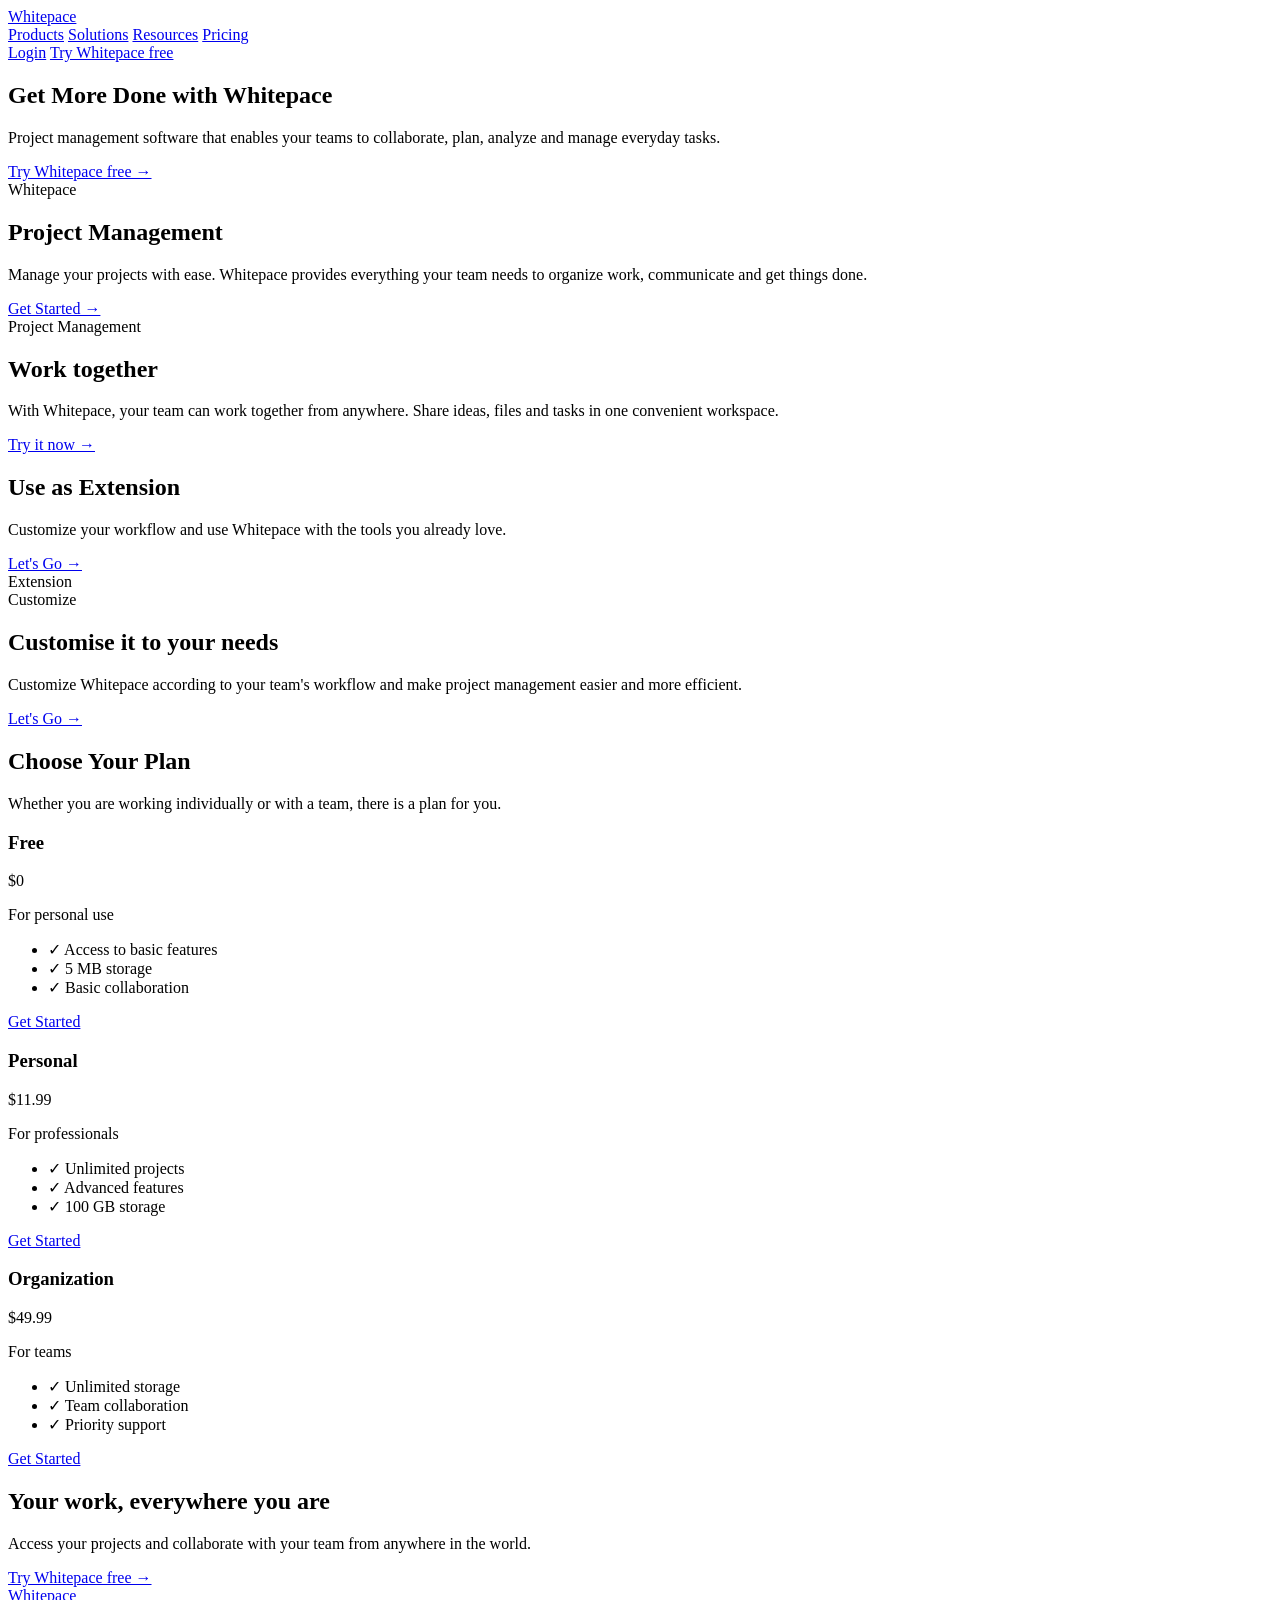
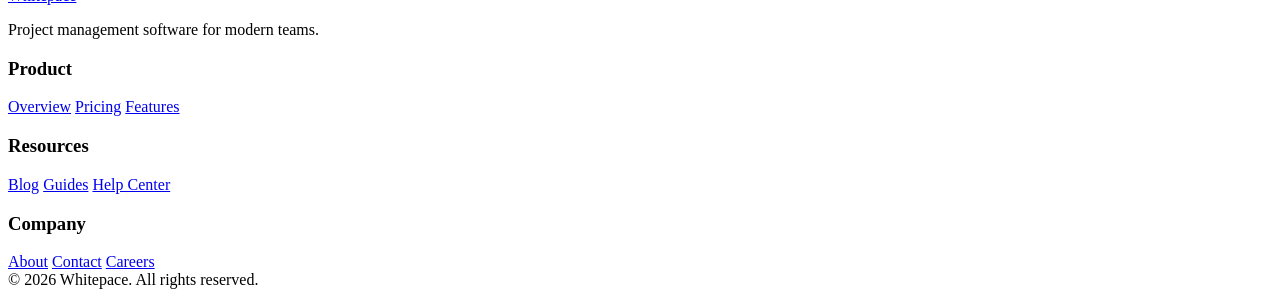
==== index.html @ 430c6fdd "Create index.html" ====
<!DOCTYPE html>
<html lang="en">
<head>
    <meta charset="UTF-8">
    <meta name="viewport" content="width=device-width, initial-scale=1.0">
    <title>Whitepace</title>
    <link rel="stylesheet" href="css/reset.css">
    <link rel="stylesheet" href="css/style.css">
</head>
<body>
<header class="header">
    <div class="container header__container">
        <a href="#" class="header__logo">
            Whitepace
        </a>
        <nav class="header__nav">
            <a href="#products" class="header__link">Products</a>
            <a href="#solutions" class="header__link">Solutions</a>
            <a href="#resources" class="header__link">Resources</a>
            <a href="#pricing" class="header__link">Pricing</a>
        </nav>
        <div class="header__buttons">
            <a href="#" class="button button--login">Login</a>
            <a href="#" class="button button--blue">Try Whitepace free</a>
        </div>
    </div>
</header>
<main>
    <!-- HERO -->
    <section class="hero">
        <div class="container hero__container">
            <div class="hero__content">
                <h1 class="hero__title">
                    Get More Done with Whitepace
                </h1>
                <p class="hero__text">
                    Project management software that enables your teams
                    to collaborate, plan, analyze and manage everyday tasks.
                </p>
                <a href="#" class="button button--blue">
                    Try Whitepace free →
                </a>
            </div>
            <div class="hero__image">
                <span>Whitepace</span>
            </div>
        </div>
    </section>
    <!-- PROJECT MANAGEMENT -->
    <section class="project" id="products">
        <div class="container project__container">
            <div class="project__content">
                <h2 class="section-title">
                    Project Management
                </h2>
                <p class="section-text">
                    Manage your projects with ease. Whitepace provides
                    everything your team needs to organize work,
                    communicate and get things done.
                </p>
                <a href="#" class="button button--blue">
                    Get Started →
                </a>
            </div>
            <div class="project__image">
                <span>Project Management</span>
            </div>
        </div>
    </section>
    <!-- WORK TOGETHER -->
    <section class="together" id="solutions">
        <div class="container together__container">
            <div class="together__image">
                <div class="together__circle"></div>
                <div class="together__circle together__circle--small"></div>
            </div>
            <div class="together__content">
                <h2 class="section-title">
                    Work together
                </h2>
                <p class="section-text">
                    With Whitepace, your team can work together
                    from anywhere. Share ideas, files and tasks
                    in one convenient workspace.
                </p>
                <a href="#" class="button button--blue">
                    Try it now →
                </a>
            </div>
        </div>
    </section>
    <!-- EXTENSION -->
    <section class="extension" id="resources">
        <div class="container extension__container">
            <div class="extension__content">
                <h2 class="section-title section-title--white">
                    Use as Extension
                </h2>
                <p class="section-text section-text--white">
                    Customize your workflow and use Whitepace
                    with the tools you already love.
                </p>
                <a href="#" class="button button--light">
                    Let's Go →
                </a>
            </div>
            <div class="extension__image">
                <span>Extension</span>
            </div>
        </div>
    </section>
    <!-- CUSTOMISE -->
    <section class="customise">
        <div class="container customise__container">
            <div class="customise__image">
                <span>Customize</span>
            </div>
            <div class="customise__content">
                <h2 class="section-title">
                    Customise it to your needs
                </h2>
                <p class="section-text">
                    Customize Whitepace according to your
                    team's workflow and make project management
                    easier and more efficient.
                </p>
                <a href="#" class="button button--blue">
                    Let's Go →
                </a>
            </div>
        </div>
    </section>
    <!-- PRICING -->
    <section class="pricing" id="pricing">
        <div class="container">
            <h2 class="section-title pricing__title">
                Choose Your Plan
            </h2>
            <p class="section-text pricing__text">
                Whether you are working individually or with a team,
                there is a plan for you.
            </p>
            <div class="pricing__cards">
                <article class="price-card">
                    <h3 class="price-card__title">Free</h3>
                    <p class="price-card__price">$0</p>
                    <p class="price-card__description">
                        For personal use
                    </p>
                    <ul class="price-card__list">
                        <li>✓ Access to basic features</li>
                        <li>✓ 5 MB storage</li>
                        <li>✓ Basic collaboration</li>
                    </ul>
                    <a href="#" class="button button--outline">
                        Get Started
                    </a>
                </article>
                <article class="price-card price-card--featured">
                    <h3 class="price-card__title">Personal</h3>
                    <p class="price-card__price">$11.99</p>
                    <p class="price-card__description">
                        For professionals
                    </p>
                    <ul class="price-card__list">
                        <li>✓ Unlimited projects</li>
                        <li>✓ Advanced features</li>
                        <li>✓ 100 GB storage</li>
                    </ul>
                    <a href="#" class="button button--blue">
                        Get Started
                    </a>
                </article>
                <article class="price-card">
                    <h3 class="price-card__title">Organization</h3>
                    <p class="price-card__price">$49.99</p>
                    <p class="price-card__description">
                        For teams
                    </p>
                    <ul class="price-card__list">
                        <li>✓ Unlimited storage</li>
                        <li>✓ Team collaboration</li>
                        <li>✓ Priority support</li>
                    </ul>
                    <a href="#" class="button button--outline">
                        Get Started
                    </a>
                </article>
            </div>
        </div>
    </section>
    <!-- CTA -->
    <section class="cta">
        <div class="container cta__container">
            <h2 class="cta__title">
                Your work, everywhere you are
            </h2>
            <p class="cta__text">
                Access your projects and collaborate with your team
                from anywhere in the world.
            </p>
            <a href="#" class="button button--blue">
                Try Whitepace free →
            </a>
        </div>
    </section>
</main>
<footer class="footer">
    <div class="container footer__container">
        <div class="footer__brand">
            <a href="#" class="footer__logo">Whitepace</a>
            <p class="footer__text">
                Project management software for modern teams.
            </p>
        </div>
        <div class="footer__column">
            <h3 class="footer__title">Product</h3>
            <a href="#">Overview</a>
            <a href="#">Pricing</a>
            <a href="#">Features</a>
        </div>
        <div class="footer__column">
            <h3 class="footer__title">Resources</h3>
            <a href="#">Blog</a>
            <a href="#">Guides</a>
            <a href="#">Help Center</a>
        </div>
        <div class="footer__column">
            <h3 class="footer__title">Company</h3>
            <a href="#">About</a>
            <a href="#">Contact</a>
            <a href="#">Careers</a>
        </div>
    </div>
    <div class="footer__bottom">
        © 2026 Whitepace. All rights reserved.
    </div>
</footer>
</body>
</html>
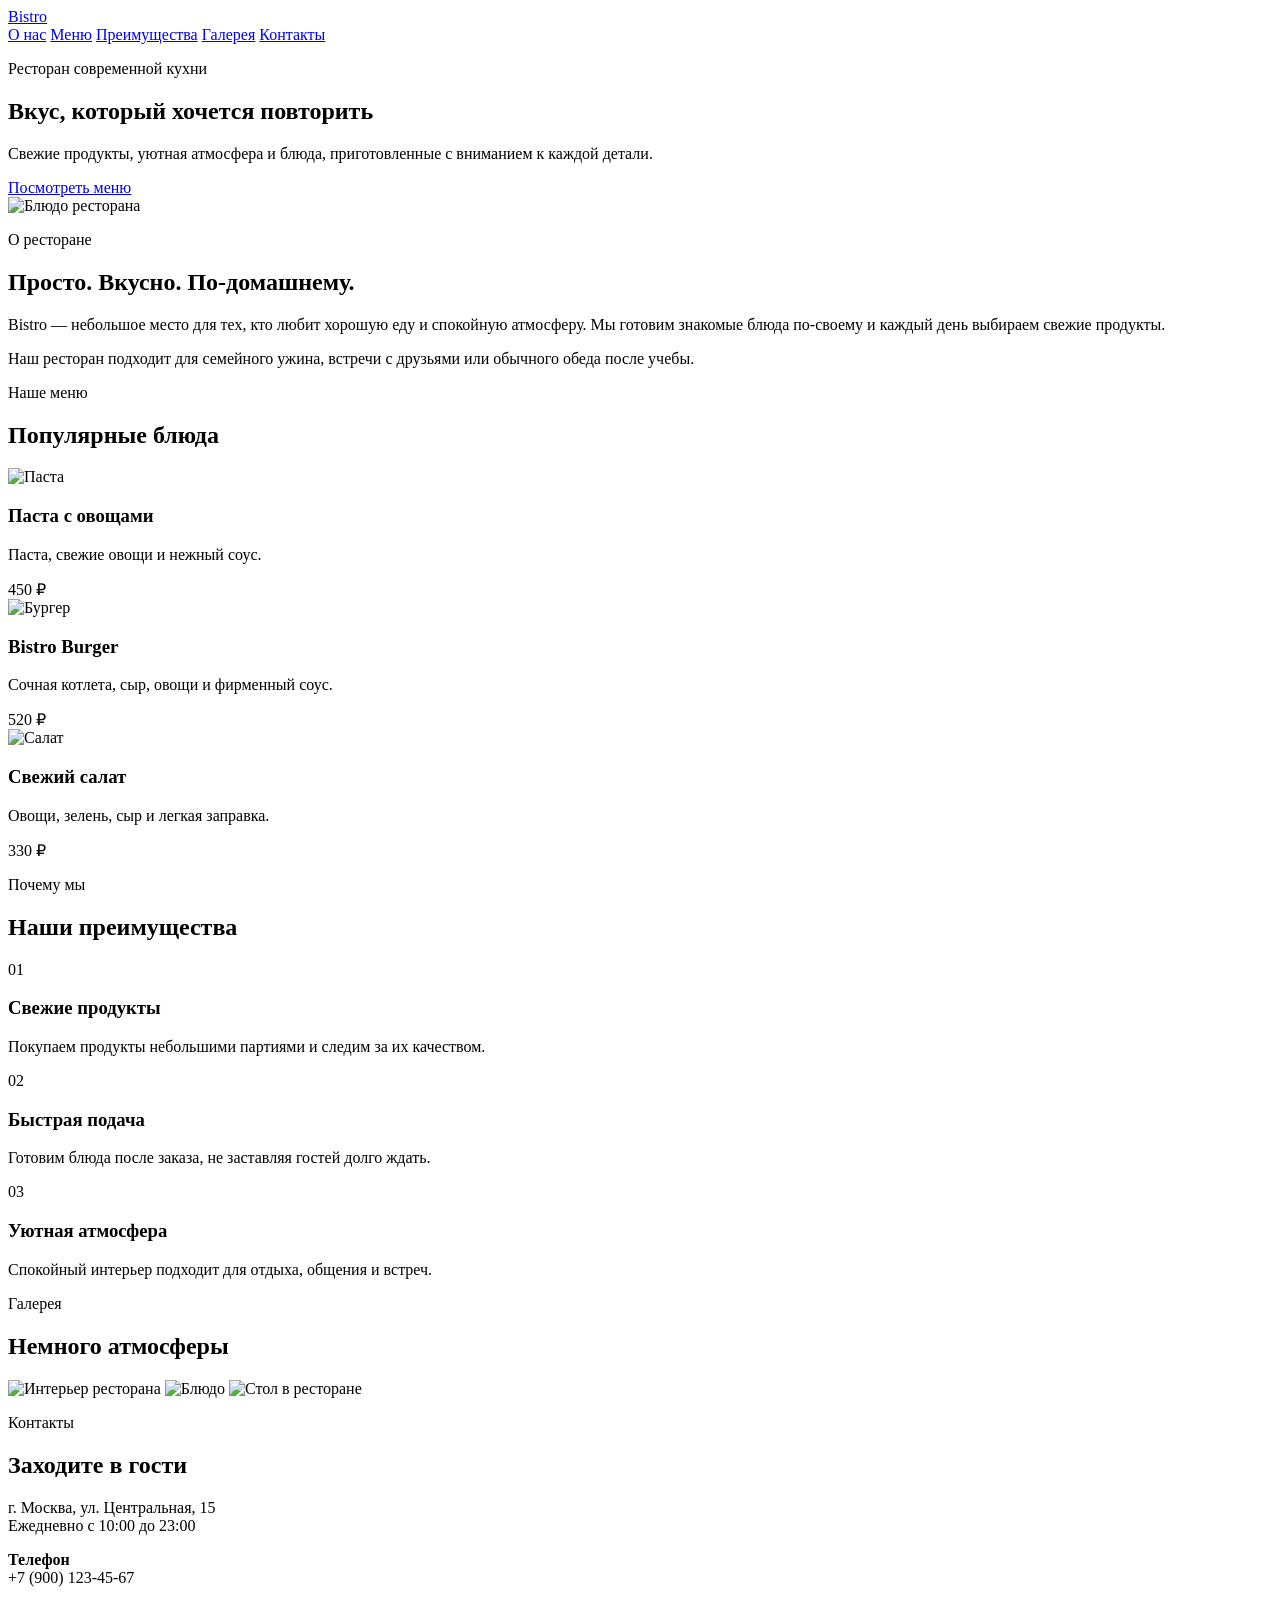
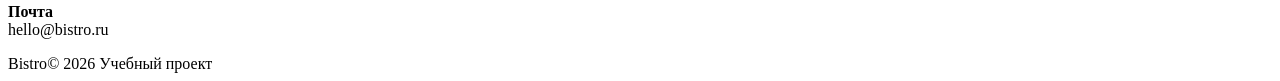
==== commit 4bfc4167: "Add files via upload" ====
--- a/index.html
+++ b/index.html
@@ -1,240 +1,109 @@
 <!DOCTYPE html>
-<html lang="en">
+<html lang="ru">
 <head>
     <meta charset="UTF-8">
     <meta name="viewport" content="width=device-width, initial-scale=1.0">
-    <title>Whitepace</title>
+    <title>Bistro — ресторан</title>
     <link rel="stylesheet" href="css/reset.css">
     <link rel="stylesheet" href="css/style.css">
+    <link rel="preconnect" href="https://fonts.googleapis.com">
+    <link rel="preconnect" href="https://fonts.gstatic.com" crossorigin>
+    <link href="https://fonts.googleapis.com/css2?family=Montserrat:wght@400;500;600;700&family=Playfair+Display:wght@600;700&display=swap" rel="stylesheet">
 </head>
 <body>
 <header class="header">
-    <div class="container header__container">
-        <a href="#" class="header__logo">
-            Whitepace
-        </a>
-        <nav class="header__nav">
-            <a href="#products" class="header__link">Products</a>
-            <a href="#solutions" class="header__link">Solutions</a>
-            <a href="#resources" class="header__link">Resources</a>
-            <a href="#pricing" class="header__link">Pricing</a>
+    <div class="container header__inner">
+        <a class="logo" href="#home">Bistro</a>
+        <nav class="nav">
+            <a class="nav__link" href="#about">О нас</a>
+            <a class="nav__link" href="#menu">Меню</a>
+            <a class="nav__link" href="#advantages">Преимущества</a>
+            <a class="nav__link" href="#gallery">Галерея</a>
+            <a class="nav__link" href="#contacts">Контакты</a>
         </nav>
-        <div class="header__buttons">
-            <a href="#" class="button button--login">Login</a>
-            <a href="#" class="button button--blue">Try Whitepace free</a>
-        </div>
     </div>
 </header>
+
 <main>
-    <!-- HERO -->
-    <section class="hero">
-        <div class="container hero__container">
-            <div class="hero__content">
-                <h1 class="hero__title">
-                    Get More Done with Whitepace
-                </h1>
-                <p class="hero__text">
-                    Project management software that enables your teams
-                    to collaborate, plan, analyze and manage everyday tasks.
-                </p>
-                <a href="#" class="button button--blue">
-                    Try Whitepace free →
-                </a>
-            </div>
-            <div class="hero__image">
-                <span>Whitepace</span>
+    <section class="hero" id="home">
+        <div class="container hero__content">
+            <div class="hero__text">
+                <p class="hero__subtitle">Ресторан современной кухни</p>
+                <h1 class="hero__title">Вкус, который хочется повторить</h1>
+                <p class="hero__description">Свежие продукты, уютная атмосфера и блюда, приготовленные с вниманием к каждой детали.</p>
+                <a class="button" href="#menu">Посмотреть меню</a>
             </div>
         </div>
     </section>
-    <!-- PROJECT MANAGEMENT -->
-    <section class="project" id="products">
-        <div class="container project__container">
-            <div class="project__content">
-                <h2 class="section-title">
-                    Project Management
-                </h2>
-                <p class="section-text">
-                    Manage your projects with ease. Whitepace provides
-                    everything your team needs to organize work,
-                    communicate and get things done.
-                </p>
-                <a href="#" class="button button--blue">
-                    Get Started →
-                </a>
-            </div>
-            <div class="project__image">
-                <span>Project Management</span>
+
+    <section class="about section" id="about">
+        <div class="container about__grid">
+            <img class="about__image" src="img/about.svg" alt="Блюдо ресторана">
+            <div class="about__content">
+                <p class="section__label">О ресторане</p>
+                <h2 class="section__title">Просто. Вкусно. По-домашнему.</h2>
+                <p class="about__text">Bistro — небольшое место для тех, кто любит хорошую еду и спокойную атмосферу. Мы готовим знакомые блюда по-своему и каждый день выбираем свежие продукты.</p>
+                <p class="about__text">Наш ресторан подходит для семейного ужина, встречи с друзьями или обычного обеда после учебы.</p>
             </div>
         </div>
     </section>
-    <!-- WORK TOGETHER -->
-    <section class="together" id="solutions">
-        <div class="container together__container">
-            <div class="together__image">
-                <div class="together__circle"></div>
-                <div class="together__circle together__circle--small"></div>
+
+    <section class="menu section" id="menu">
+        <div class="container">
+            <div class="section__head">
+                <p class="section__label">Наше меню</p>
+                <h2 class="section__title">Популярные блюда</h2>
             </div>
-            <div class="together__content">
-                <h2 class="section-title">
-                    Work together
-                </h2>
-                <p class="section-text">
-                    With Whitepace, your team can work together
-                    from anywhere. Share ideas, files and tasks
-                    in one convenient workspace.
-                </p>
-                <a href="#" class="button button--blue">
-                    Try it now →
-                </a>
-            </div>
-        </div>
-    </section>
-    <!-- EXTENSION -->
-    <section class="extension" id="resources">
-        <div class="container extension__container">
-            <div class="extension__content">
-                <h2 class="section-title section-title--white">
-                    Use as Extension
-                </h2>
-                <p class="section-text section-text--white">
-                    Customize your workflow and use Whitepace
-                    with the tools you already love.
-                </p>
-                <a href="#" class="button button--light">
-                    Let's Go →
-                </a>
-            </div>
-            <div class="extension__image">
-                <span>Extension</span>
-            </div>
-        </div>
-    </section>
-    <!-- CUSTOMISE -->
-    <section class="customise">
-        <div class="container customise__container">
-            <div class="customise__image">
-                <span>Customize</span>
-            </div>
-            <div class="customise__content">
-                <h2 class="section-title">
-                    Customise it to your needs
-                </h2>
-                <p class="section-text">
-                    Customize Whitepace according to your
-                    team's workflow and make project management
-                    easier and more efficient.
-                </p>
-                <a href="#" class="button button--blue">
-                    Let's Go →
-                </a>
-            </div>
-        </div>
-    </section>
-    <!-- PRICING -->
-    <section class="pricing" id="pricing">
-        <div class="container">
-            <h2 class="section-title pricing__title">
-                Choose Your Plan
-            </h2>
-            <p class="section-text pricing__text">
-                Whether you are working individually or with a team,
-                there is a plan for you.
-            </p>
-            <div class="pricing__cards">
-                <article class="price-card">
-                    <h3 class="price-card__title">Free</h3>
-                    <p class="price-card__price">$0</p>
-                    <p class="price-card__description">
-                        For personal use
-                    </p>
-                    <ul class="price-card__list">
-                        <li>✓ Access to basic features</li>
-                        <li>✓ 5 MB storage</li>
-                        <li>✓ Basic collaboration</li>
-                    </ul>
-                    <a href="#" class="button button--outline">
-                        Get Started
-                    </a>
+            <div class="menu__grid">
+                <article class="card">
+                    <img class="card__image" src="img/pasta.svg" alt="Паста">
+                    <div class="card__body"><h3 class="card__title">Паста с овощами</h3><p class="card__text">Паста, свежие овощи и нежный соус.</p><span class="card__price">450 ₽</span></div>
                 </article>
-                <article class="price-card price-card--featured">
-                    <h3 class="price-card__title">Personal</h3>
-                    <p class="price-card__price">$11.99</p>
-                    <p class="price-card__description">
-                        For professionals
-                    </p>
-                    <ul class="price-card__list">
-                        <li>✓ Unlimited projects</li>
-                        <li>✓ Advanced features</li>
-                        <li>✓ 100 GB storage</li>
-                    </ul>
-                    <a href="#" class="button button--blue">
-                        Get Started
-                    </a>
+                <article class="card">
+                    <img class="card__image" src="img/burger.svg" alt="Бургер">
+                    <div class="card__body"><h3 class="card__title">Bistro Burger</h3><p class="card__text">Сочная котлета, сыр, овощи и фирменный соус.</p><span class="card__price">520 ₽</span></div>
                 </article>
-                <article class="price-card">
-                    <h3 class="price-card__title">Organization</h3>
-                    <p class="price-card__price">$49.99</p>
-                    <p class="price-card__description">
-                        For teams
-                    </p>
-                    <ul class="price-card__list">
-                        <li>✓ Unlimited storage</li>
-                        <li>✓ Team collaboration</li>
-                        <li>✓ Priority support</li>
-                    </ul>
-                    <a href="#" class="button button--outline">
-                        Get Started
-                    </a>
+                <article class="card">
+                    <img class="card__image" src="img/salad.svg" alt="Салат">
+                    <div class="card__body"><h3 class="card__title">Свежий салат</h3><p class="card__text">Овощи, зелень, сыр и легкая заправка.</p><span class="card__price">330 ₽</span></div>
                 </article>
             </div>
         </div>
     </section>
-    <!-- CTA -->
-    <section class="cta">
-        <div class="container cta__container">
-            <h2 class="cta__title">
-                Your work, everywhere you are
-            </h2>
-            <p class="cta__text">
-                Access your projects and collaborate with your team
-                from anywhere in the world.
-            </p>
-            <a href="#" class="button button--blue">
-                Try Whitepace free →
-            </a>
+
+    <section class="advantages section" id="advantages">
+        <div class="container">
+            <div class="section__head section__head--light">
+                <p class="section__label">Почему мы</p>
+                <h2 class="section__title">Наши преимущества</h2>
+            </div>
+            <div class="advantages__grid">
+                <div class="advantage"><div class="advantage__icon">01</div><h3 class="advantage__title">Свежие продукты</h3><p class="advantage__text">Покупаем продукты небольшими партиями и следим за их качеством.</p></div>
+                <div class="advantage"><div class="advantage__icon">02</div><h3 class="advantage__title">Быстрая подача</h3><p class="advantage__text">Готовим блюда после заказа, не заставляя гостей долго ждать.</p></div>
+                <div class="advantage"><div class="advantage__icon">03</div><h3 class="advantage__title">Уютная атмосфера</h3><p class="advantage__text">Спокойный интерьер подходит для отдыха, общения и встреч.</p></div>
+            </div>
+        </div>
+    </section>
+
+    <section class="gallery section" id="gallery">
+        <div class="container">
+            <div class="section__head"><p class="section__label">Галерея</p><h2 class="section__title">Немного атмосферы</h2></div>
+            <div class="gallery__grid">
+                <img class="gallery__image gallery__image--large" src="img/gallery-1.svg" alt="Интерьер ресторана">
+                <img class="gallery__image" src="img/gallery-2.svg" alt="Блюдо">
+                <img class="gallery__image" src="img/gallery-3.svg" alt="Стол в ресторане">
+            </div>
+        </div>
+    </section>
+
+    <section class="contacts section" id="contacts">
+        <div class="container contacts__inner">
+            <div><p class="section__label">Контакты</p><h2 class="section__title">Заходите в гости</h2><p class="contacts__text">г. Москва, ул. Центральная, 15<br>Ежедневно с 10:00 до 23:00</p></div>
+            <div class="contacts__info"><p><strong>Телефон</strong><br>+7 (900) 123-45-67</p><p><strong>Почта</strong><br>hello@bistro.ru</p></div>
         </div>
     </section>
 </main>
-<footer class="footer">
-    <div class="container footer__container">
-        <div class="footer__brand">
-            <a href="#" class="footer__logo">Whitepace</a>
-            <p class="footer__text">
-                Project management software for modern teams.
-            </p>
-        </div>
-        <div class="footer__column">
-            <h3 class="footer__title">Product</h3>
-            <a href="#">Overview</a>
-            <a href="#">Pricing</a>
-            <a href="#">Features</a>
-        </div>
-        <div class="footer__column">
-            <h3 class="footer__title">Resources</h3>
-            <a href="#">Blog</a>
-            <a href="#">Guides</a>
-            <a href="#">Help Center</a>
-        </div>
-        <div class="footer__column">
-            <h3 class="footer__title">Company</h3>
-            <a href="#">About</a>
-            <a href="#">Contact</a>
-            <a href="#">Careers</a>
-        </div>
-    </div>
-    <div class="footer__bottom">
-        © 2026 Whitepace. All rights reserved.
-    </div>
-</footer>
+
+<footer class="footer"><div class="container footer__inner"><span>Bistro</span><span>© 2026 Учебный проект</span></div></footer>
 </body>
 </html>
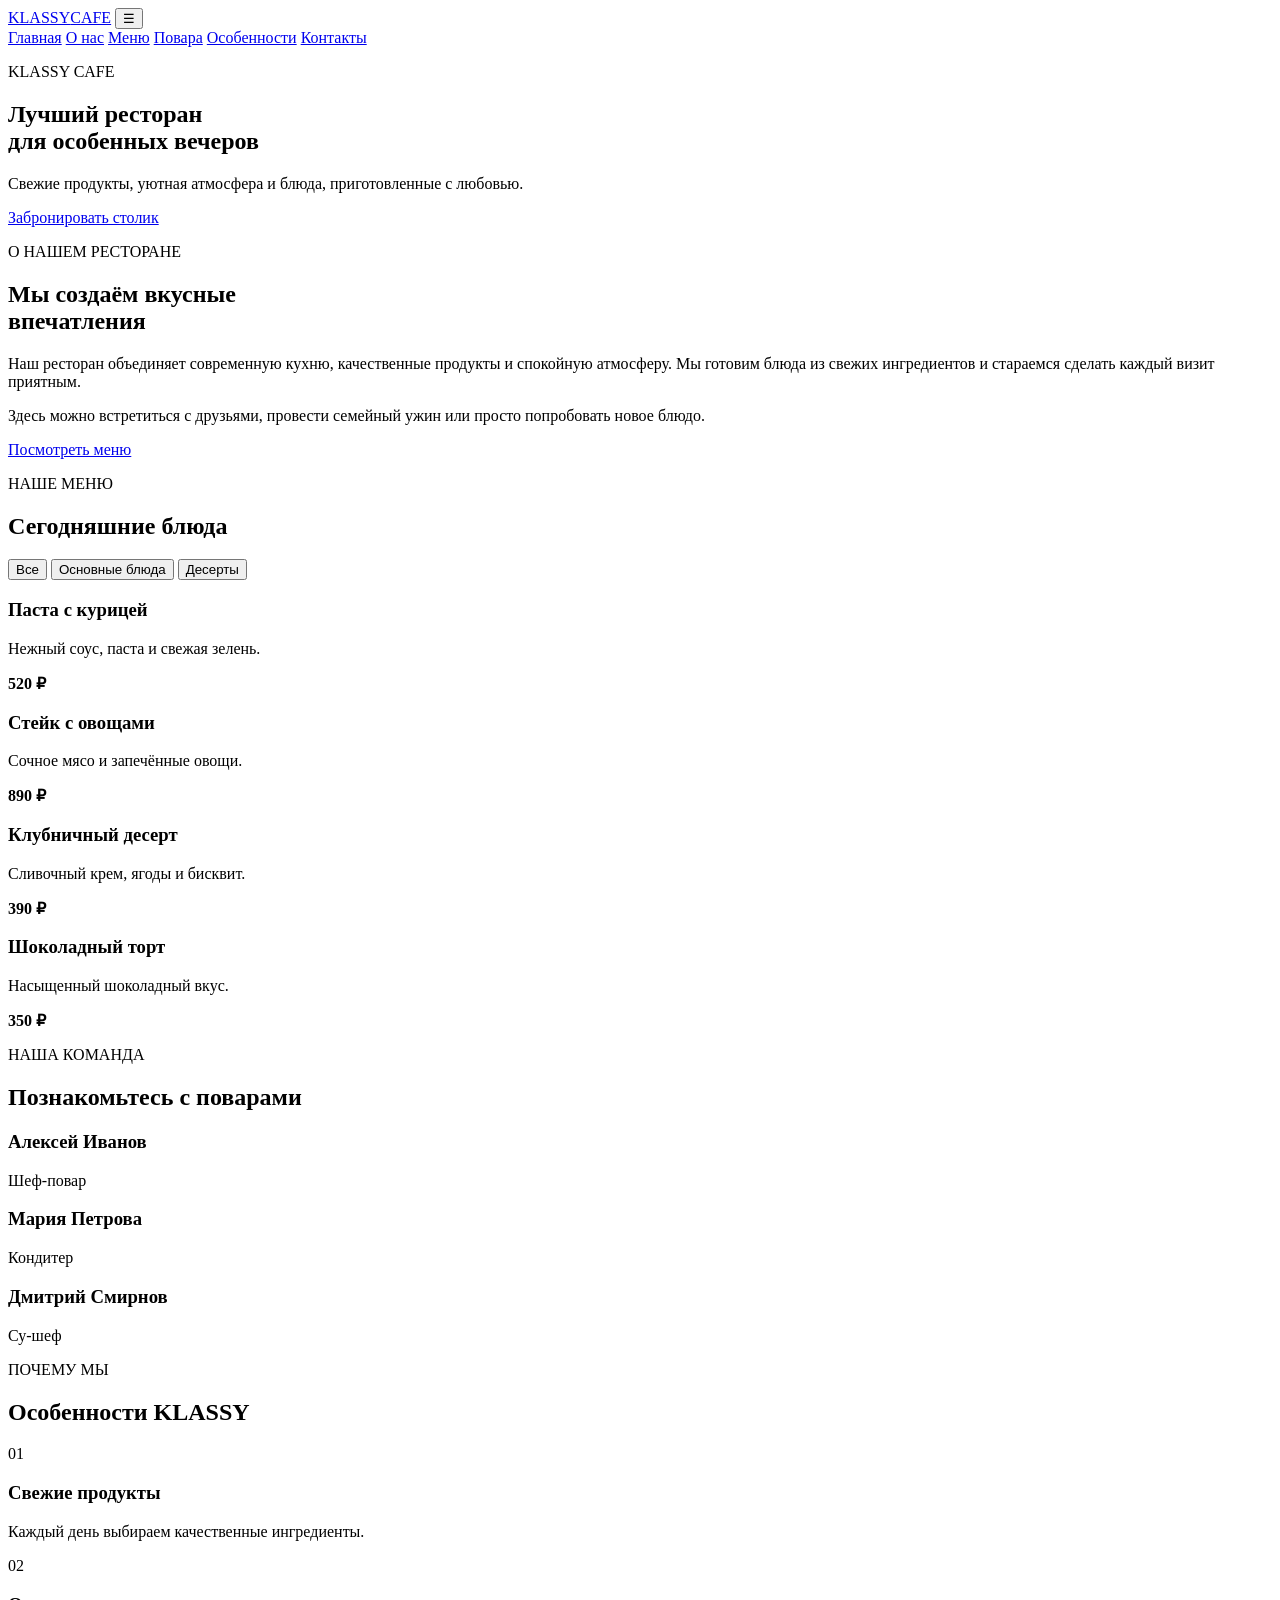
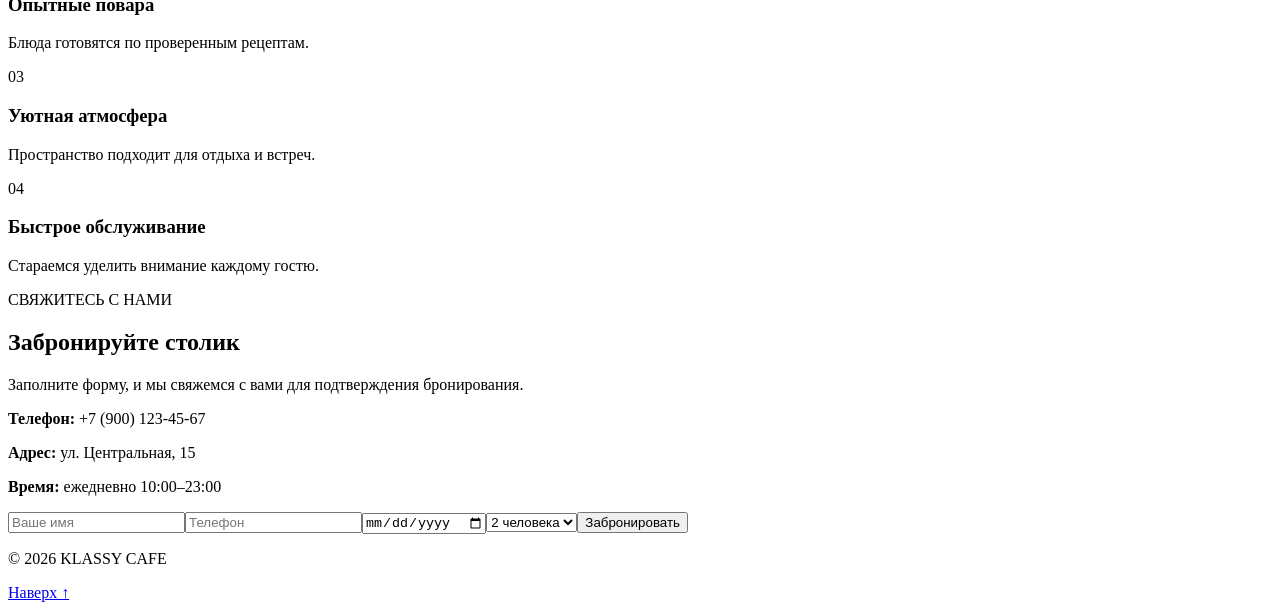
==== commit e571210b: "Add files via upload" ====
--- a/index.html
+++ b/index.html
@@ -1,109 +1,108 @@
-<!DOCTYPE html>
+<!doctype html>
 <html lang="ru">
 <head>
-    <meta charset="UTF-8">
-    <meta name="viewport" content="width=device-width, initial-scale=1.0">
-    <title>Bistro — ресторан</title>
-    <link rel="stylesheet" href="css/reset.css">
-    <link rel="stylesheet" href="css/style.css">
-    <link rel="preconnect" href="https://fonts.googleapis.com">
-    <link rel="preconnect" href="https://fonts.gstatic.com" crossorigin>
-    <link href="https://fonts.googleapis.com/css2?family=Montserrat:wght@400;500;600;700&family=Playfair+Display:wght@600;700&display=swap" rel="stylesheet">
+  <meta charset="UTF-8">
+  <meta name="viewport" content="width=device-width, initial-scale=1.0">
+  <title>Klassy Cafe — лабораторная работа 2</title>
+  <link rel="preconnect" href="https://fonts.googleapis.com">
+  <link rel="preconnect" href="https://fonts.gstatic.com" crossorigin>
+  <link href="https://fonts.googleapis.com/css2?family=Montserrat:wght@400;500;600;700&family=Playfair+Display:wght@500;600;700&display=swap" rel="stylesheet">
+  <link rel="stylesheet" href="css/reset.css">
+  <link rel="stylesheet" href="css/style.css">
 </head>
 <body>
-<header class="header">
-    <div class="container header__inner">
-        <a class="logo" href="#home">Bistro</a>
-        <nav class="nav">
-            <a class="nav__link" href="#about">О нас</a>
-            <a class="nav__link" href="#menu">Меню</a>
-            <a class="nav__link" href="#advantages">Преимущества</a>
-            <a class="nav__link" href="#gallery">Галерея</a>
-            <a class="nav__link" href="#contacts">Контакты</a>
-        </nav>
+  <header class="header" id="home">
+    <div class="header__inner container">
+      <a class="logo" href="#home"><span class="logo__name">KLASSY</span><span class="logo__sub">CAFE</span></a>
+      <button class="header__toggle" aria-label="Открыть меню">☰</button>
+      <nav class="nav header__nav">
+        <a class="nav__link nav__link--active" href="#home">Главная</a>
+        <a class="nav__link" href="#about">О нас</a>
+        <a class="nav__link" href="#menu">Меню</a>
+        <a class="nav__link" href="#chefs">Повара</a>
+        <a class="nav__link" href="#features">Особенности</a>
+        <a class="nav__link" href="#contact">Контакты</a>
+      </nav>
     </div>
-</header>
+  </header>
 
-<main>
-    <section class="hero" id="home">
-        <div class="container hero__content">
-            <div class="hero__text">
-                <p class="hero__subtitle">Ресторан современной кухни</p>
-                <h1 class="hero__title">Вкус, который хочется повторить</h1>
-                <p class="hero__description">Свежие продукты, уютная атмосфера и блюда, приготовленные с вниманием к каждой детали.</p>
-                <a class="button" href="#menu">Посмотреть меню</a>
-            </div>
-        </div>
+  <main>
+    <section class="hero">
+      <div class="hero__info">
+        <p class="hero__eyebrow">KLASSY CAFE</p>
+        <h1 class="hero__title">Лучший ресторан<br>для особенных вечеров</h1>
+        <p class="hero__text">Свежие продукты, уютная атмосфера и блюда, приготовленные с любовью.</p>
+        <a class="button button--light" href="#contact">Забронировать столик</a>
+      </div>
+      <div class="hero__image" role="img" aria-label="Интерьер ресторана"></div>
     </section>
 
     <section class="about section" id="about">
-        <div class="container about__grid">
-            <img class="about__image" src="img/about.svg" alt="Блюдо ресторана">
-            <div class="about__content">
-                <p class="section__label">О ресторане</p>
-                <h2 class="section__title">Просто. Вкусно. По-домашнему.</h2>
-                <p class="about__text">Bistro — небольшое место для тех, кто любит хорошую еду и спокойную атмосферу. Мы готовим знакомые блюда по-своему и каждый день выбираем свежие продукты.</p>
-                <p class="about__text">Наш ресторан подходит для семейного ужина, встречи с друзьями или обычного обеда после учебы.</p>
-            </div>
+      <div class="container about__grid">
+        <div class="about__content">
+          <p class="section-label">О НАШЕМ РЕСТОРАНЕ</p>
+          <h2 class="section-title">Мы создаём вкусные<br><span>впечатления</span></h2>
+          <p>Наш ресторан объединяет современную кухню, качественные продукты и спокойную атмосферу. Мы готовим блюда из свежих ингредиентов и стараемся сделать каждый визит приятным.</p>
+          <p>Здесь можно встретиться с друзьями, провести семейный ужин или просто попробовать новое блюдо.</p>
+          <a class="button button--red" href="#menu">Посмотреть меню</a>
         </div>
+        <div class="about__photo about__photo--one"></div>
+        <div class="about__photo about__photo--two"></div>
+      </div>
     </section>
 
-    <section class="menu section" id="menu">
-        <div class="container">
-            <div class="section__head">
-                <p class="section__label">Наше меню</p>
-                <h2 class="section__title">Популярные блюда</h2>
-            </div>
-            <div class="menu__grid">
-                <article class="card">
-                    <img class="card__image" src="img/pasta.svg" alt="Паста">
-                    <div class="card__body"><h3 class="card__title">Паста с овощами</h3><p class="card__text">Паста, свежие овощи и нежный соус.</p><span class="card__price">450 ₽</span></div>
-                </article>
-                <article class="card">
-                    <img class="card__image" src="img/burger.svg" alt="Бургер">
-                    <div class="card__body"><h3 class="card__title">Bistro Burger</h3><p class="card__text">Сочная котлета, сыр, овощи и фирменный соус.</p><span class="card__price">520 ₽</span></div>
-                </article>
-                <article class="card">
-                    <img class="card__image" src="img/salad.svg" alt="Салат">
-                    <div class="card__body"><h3 class="card__title">Свежий салат</h3><p class="card__text">Овощи, зелень, сыр и легкая заправка.</p><span class="card__price">330 ₽</span></div>
-                </article>
-            </div>
+    <section class="menu section section--soft" id="menu">
+      <div class="container">
+        <div class="section-head">
+          <p class="section-label">НАШЕ МЕНЮ</p>
+          <h2 class="section-title">Сегодняшние <span>блюда</span></h2>
         </div>
+        <div class="menu-tabs" role="tablist">
+          <button class="menu-tabs__button menu-tabs__button--active" data-category="all">Все</button>
+          <button class="menu-tabs__button" data-category="main">Основные блюда</button>
+          <button class="menu-tabs__button" data-category="dessert">Десерты</button>
+        </div>
+        <div class="menu-grid">
+          <article class="dish" data-category="main"><div class="dish__image dish__image--1"></div><div class="dish__body"><h3>Паста с курицей</h3><p>Нежный соус, паста и свежая зелень.</p><strong>520 ₽</strong></div></article>
+          <article class="dish" data-category="main"><div class="dish__image dish__image--2"></div><div class="dish__body"><h3>Стейк с овощами</h3><p>Сочное мясо и запечённые овощи.</p><strong>890 ₽</strong></div></article>
+          <article class="dish" data-category="dessert"><div class="dish__image dish__image--3"></div><div class="dish__body"><h3>Клубничный десерт</h3><p>Сливочный крем, ягоды и бисквит.</p><strong>390 ₽</strong></div></article>
+          <article class="dish" data-category="dessert"><div class="dish__image dish__image--4"></div><div class="dish__body"><h3>Шоколадный торт</h3><p>Насыщенный шоколадный вкус.</p><strong>350 ₽</strong></div></article>
+        </div>
+      </div>
     </section>
 
-    <section class="advantages section" id="advantages">
-        <div class="container">
-            <div class="section__head section__head--light">
-                <p class="section__label">Почему мы</p>
-                <h2 class="section__title">Наши преимущества</h2>
-            </div>
-            <div class="advantages__grid">
-                <div class="advantage"><div class="advantage__icon">01</div><h3 class="advantage__title">Свежие продукты</h3><p class="advantage__text">Покупаем продукты небольшими партиями и следим за их качеством.</p></div>
-                <div class="advantage"><div class="advantage__icon">02</div><h3 class="advantage__title">Быстрая подача</h3><p class="advantage__text">Готовим блюда после заказа, не заставляя гостей долго ждать.</p></div>
-                <div class="advantage"><div class="advantage__icon">03</div><h3 class="advantage__title">Уютная атмосфера</h3><p class="advantage__text">Спокойный интерьер подходит для отдыха, общения и встреч.</p></div>
-            </div>
+    <section class="chefs section" id="chefs">
+      <div class="container">
+        <div class="section-head"><p class="section-label">НАША КОМАНДА</p><h2 class="section-title">Познакомьтесь с <span>поварами</span></h2></div>
+        <div class="chefs-grid">
+          <article class="chef"><div class="chef__photo chef__photo--1"></div><h3>Алексей Иванов</h3><p>Шеф-повар</p></article>
+          <article class="chef"><div class="chef__photo chef__photo--2"></div><h3>Мария Петрова</h3><p>Кондитер</p></article>
+          <article class="chef"><div class="chef__photo chef__photo--3"></div><h3>Дмитрий Смирнов</h3><p>Су-шеф</p></article>
         </div>
+      </div>
     </section>
 
-    <section class="gallery section" id="gallery">
-        <div class="container">
-            <div class="section__head"><p class="section__label">Галерея</p><h2 class="section__title">Немного атмосферы</h2></div>
-            <div class="gallery__grid">
-                <img class="gallery__image gallery__image--large" src="img/gallery-1.svg" alt="Интерьер ресторана">
-                <img class="gallery__image" src="img/gallery-2.svg" alt="Блюдо">
-                <img class="gallery__image" src="img/gallery-3.svg" alt="Стол в ресторане">
-            </div>
+    <section class="features section section--dark" id="features">
+      <div class="container">
+        <div class="section-head section-head--light"><p class="section-label">ПОЧЕМУ МЫ</p><h2 class="section-title">Особенности <span>KLASSY</span></h2></div>
+        <div class="features-grid">
+          <div class="feature"><div class="feature__icon">01</div><h3>Свежие продукты</h3><p>Каждый день выбираем качественные ингредиенты.</p></div>
+          <div class="feature"><div class="feature__icon">02</div><h3>Опытные повара</h3><p>Блюда готовятся по проверенным рецептам.</p></div>
+          <div class="feature"><div class="feature__icon">03</div><h3>Уютная атмосфера</h3><p>Пространство подходит для отдыха и встреч.</p></div>
+          <div class="feature"><div class="feature__icon">04</div><h3>Быстрое обслуживание</h3><p>Стараемся уделить внимание каждому гостю.</p></div>
         </div>
+      </div>
     </section>
 
-    <section class="contacts section" id="contacts">
-        <div class="container contacts__inner">
-            <div><p class="section__label">Контакты</p><h2 class="section__title">Заходите в гости</h2><p class="contacts__text">г. Москва, ул. Центральная, 15<br>Ежедневно с 10:00 до 23:00</p></div>
-            <div class="contacts__info"><p><strong>Телефон</strong><br>+7 (900) 123-45-67</p><p><strong>Почта</strong><br>hello@bistro.ru</p></div>
-        </div>
+    <section class="contact section" id="contact">
+      <div class="container contact__grid">
+        <div class="contact__content"><p class="section-label">СВЯЖИТЕСЬ С НАМИ</p><h2 class="section-title">Забронируйте <span>столик</span></h2><p>Заполните форму, и мы свяжемся с вами для подтверждения бронирования.</p><div class="contact__details"><p><b>Телефон:</b> +7 (900) 123-45-67</p><p><b>Адрес:</b> ул. Центральная, 15</p><p><b>Время:</b> ежедневно 10:00–23:00</p></div></div>
+        <form class="form" id="reservationForm"><input class="form__input" type="text" name="name" placeholder="Ваше имя" required><input class="form__input" type="tel" name="phone" placeholder="Телефон" required><input class="form__input" type="date" name="date" required><select class="form__input" name="people"><option>2 человека</option><option>3 человека</option><option>4 человека</option><option>5 человек</option></select><button class="button button--red" type="submit">Забронировать</button><p class="form__message" id="formMessage"></p></form>
+      </div>
     </section>
-</main>
+  </main>
 
-<footer class="footer"><div class="container footer__inner"><span>Bistro</span><span>© 2026 Учебный проект</span></div></footer>
+  <footer class="footer"><div class="container footer__inner"><p>© 2026 KLASSY CAFE</p><a href="#home">Наверх ↑</a></div></footer>
+  <script src="js/main.js"></script>
 </body>
 </html>
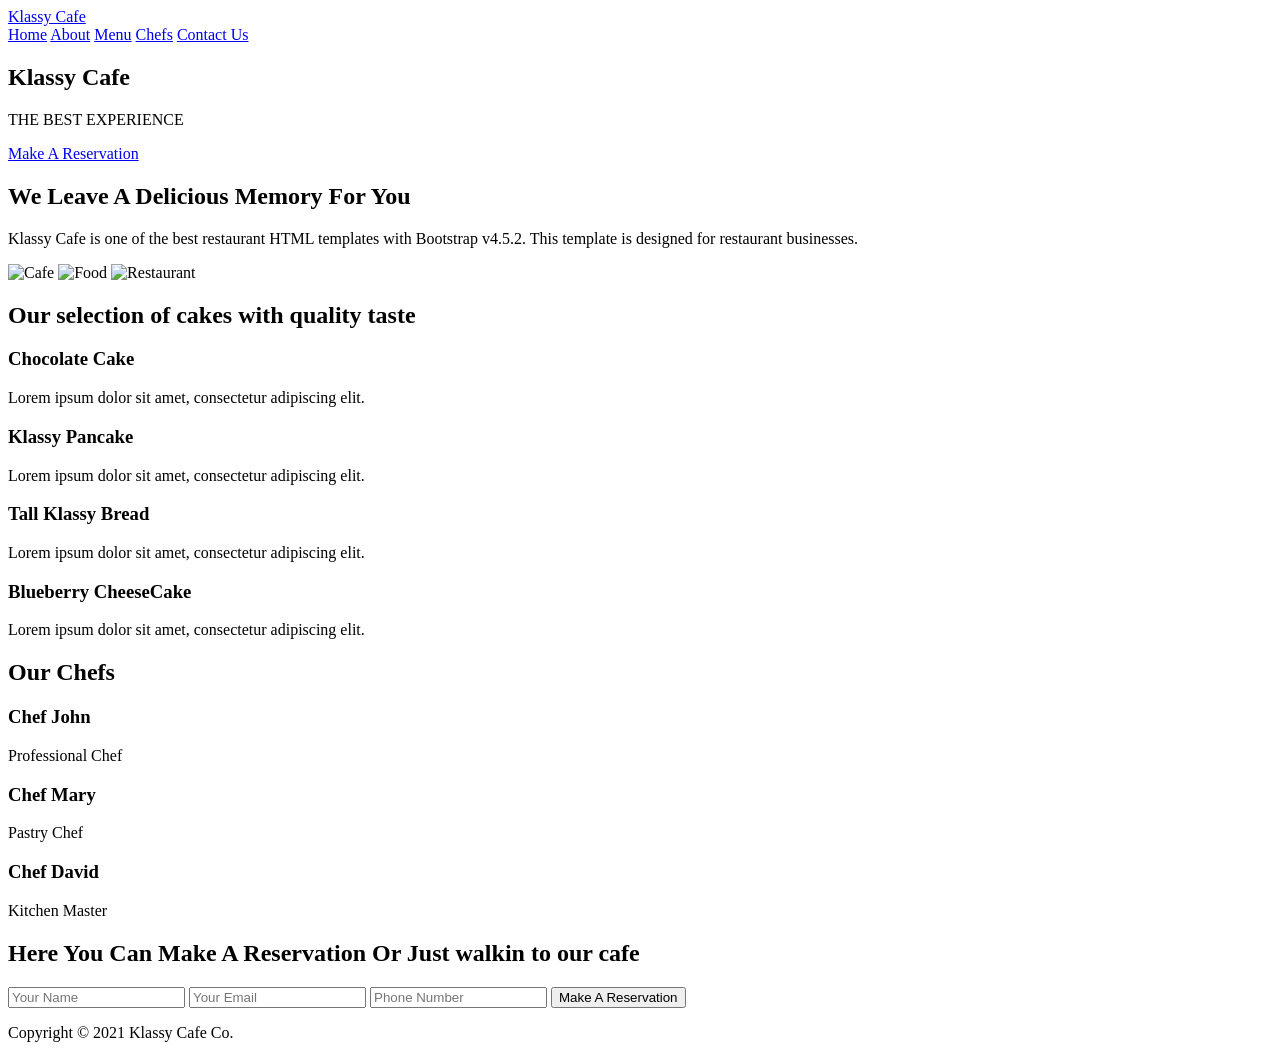
==== commit 4da3b129: "Rename index_project.html to index.html" ====
--- a/index.html
+++ b/index.html
@@ -1,108 +1,79 @@
-<!doctype html>
-<html lang="ru">
+<!DOCTYPE html>
+<html lang="en">
 <head>
-  <meta charset="UTF-8">
-  <meta name="viewport" content="width=device-width, initial-scale=1.0">
-  <title>Klassy Cafe — лабораторная работа 2</title>
-  <link rel="preconnect" href="https://fonts.googleapis.com">
-  <link rel="preconnect" href="https://fonts.gstatic.com" crossorigin>
-  <link href="https://fonts.googleapis.com/css2?family=Montserrat:wght@400;500;600;700&family=Playfair+Display:wght@500;600;700&display=swap" rel="stylesheet">
-  <link rel="stylesheet" href="css/reset.css">
-  <link rel="stylesheet" href="css/style.css">
+    <meta charset="UTF-8">
+    <meta name="viewport" content="width=device-width, initial-scale=1.0">
+    <title>Klassy Cafe</title>
+    <link rel="stylesheet" href="css/reset.css">
+    <link rel="stylesheet" href="css/style.css">
 </head>
 <body>
-  <header class="header" id="home">
-    <div class="header__inner container">
-      <a class="logo" href="#home"><span class="logo__name">KLASSY</span><span class="logo__sub">CAFE</span></a>
-      <button class="header__toggle" aria-label="Открыть меню">☰</button>
-      <nav class="nav header__nav">
-        <a class="nav__link nav__link--active" href="#home">Главная</a>
-        <a class="nav__link" href="#about">О нас</a>
-        <a class="nav__link" href="#menu">Меню</a>
-        <a class="nav__link" href="#chefs">Повара</a>
-        <a class="nav__link" href="#features">Особенности</a>
-        <a class="nav__link" href="#contact">Контакты</a>
-      </nav>
+<header class="header">
+    <div class="header__container">
+        <a class="header__logo" href="#">Klassy Cafe</a>
+        <nav class="header__nav">
+            <a href="#" class="header__link">Home</a>
+            <a href="#about" class="header__link">About</a>
+            <a href="#menu" class="header__link">Menu</a>
+            <a href="#chefs" class="header__link">Chefs</a>
+            <a href="#reservation" class="header__link">Contact Us</a>
+        </nav>
     </div>
-  </header>
+</header>
 
-  <main>
-    <section class="hero">
-      <div class="hero__info">
-        <p class="hero__eyebrow">KLASSY CAFE</p>
-        <h1 class="hero__title">Лучший ресторан<br>для особенных вечеров</h1>
-        <p class="hero__text">Свежие продукты, уютная атмосфера и блюда, приготовленные с любовью.</p>
-        <a class="button button--light" href="#contact">Забронировать столик</a>
-      </div>
-      <div class="hero__image" role="img" aria-label="Интерьер ресторана"></div>
-    </section>
+<main>
+<section class="hero">
+    <div class="hero__content">
+        <h1 class="hero__title">Klassy Cafe</h1>
+        <p class="hero__text">THE BEST EXPERIENCE</p>
+        <a class="hero__button" href="#reservation">Make A Reservation</a>
+    </div>
+</section>
 
-    <section class="about section" id="about">
-      <div class="container about__grid">
-        <div class="about__content">
-          <p class="section-label">О НАШЕМ РЕСТОРАНЕ</p>
-          <h2 class="section-title">Мы создаём вкусные<br><span>впечатления</span></h2>
-          <p>Наш ресторан объединяет современную кухню, качественные продукты и спокойную атмосферу. Мы готовим блюда из свежих ингредиентов и стараемся сделать каждый визит приятным.</p>
-          <p>Здесь можно встретиться с друзьями, провести семейный ужин или просто попробовать новое блюдо.</p>
-          <a class="button button--red" href="#menu">Посмотреть меню</a>
+<section class="about" id="about">
+    <div class="about__container">
+        <h2 class="section-title">We Leave A Delicious Memory For You</h2>
+        <p class="about__text">Klassy Cafe is one of the best restaurant HTML templates with Bootstrap v4.5.2. This template is designed for restaurant businesses.</p>
+        <div class="about__images">
+            <img src="img/about-thumb-01.jpg" alt="Cafe">
+            <img src="img/about-thumb-02.jpg" alt="Food">
+            <img src="img/about-thumb-03.jpg" alt="Restaurant">
         </div>
-        <div class="about__photo about__photo--one"></div>
-        <div class="about__photo about__photo--two"></div>
-      </div>
-    </section>
+    </div>
+</section>
 
-    <section class="menu section section--soft" id="menu">
-      <div class="container">
-        <div class="section-head">
-          <p class="section-label">НАШЕ МЕНЮ</p>
-          <h2 class="section-title">Сегодняшние <span>блюда</span></h2>
-        </div>
-        <div class="menu-tabs" role="tablist">
-          <button class="menu-tabs__button menu-tabs__button--active" data-category="all">Все</button>
-          <button class="menu-tabs__button" data-category="main">Основные блюда</button>
-          <button class="menu-tabs__button" data-category="dessert">Десерты</button>
-        </div>
-        <div class="menu-grid">
-          <article class="dish" data-category="main"><div class="dish__image dish__image--1"></div><div class="dish__body"><h3>Паста с курицей</h3><p>Нежный соус, паста и свежая зелень.</p><strong>520 ₽</strong></div></article>
-          <article class="dish" data-category="main"><div class="dish__image dish__image--2"></div><div class="dish__body"><h3>Стейк с овощами</h3><p>Сочное мясо и запечённые овощи.</p><strong>890 ₽</strong></div></article>
-          <article class="dish" data-category="dessert"><div class="dish__image dish__image--3"></div><div class="dish__body"><h3>Клубничный десерт</h3><p>Сливочный крем, ягоды и бисквит.</p><strong>390 ₽</strong></div></article>
-          <article class="dish" data-category="dessert"><div class="dish__image dish__image--4"></div><div class="dish__body"><h3>Шоколадный торт</h3><p>Насыщенный шоколадный вкус.</p><strong>350 ₽</strong></div></article>
-        </div>
-      </div>
-    </section>
+<section class="menu" id="menu">
+    <h2 class="section-title">Our selection of cakes with quality taste</h2>
+    <div class="menu__list">
+        <article class="menu__item"><h3>Chocolate Cake</h3><p>Lorem ipsum dolor sit amet, consectetur adipiscing elit.</p></article>
+        <article class="menu__item"><h3>Klassy Pancake</h3><p>Lorem ipsum dolor sit amet, consectetur adipiscing elit.</p></article>
+        <article class="menu__item"><h3>Tall Klassy Bread</h3><p>Lorem ipsum dolor sit amet, consectetur adipiscing elit.</p></article>
+        <article class="menu__item"><h3>Blueberry CheeseCake</h3><p>Lorem ipsum dolor sit amet, consectetur adipiscing elit.</p></article>
+    </div>
+</section>
 
-    <section class="chefs section" id="chefs">
-      <div class="container">
-        <div class="section-head"><p class="section-label">НАША КОМАНДА</p><h2 class="section-title">Познакомьтесь с <span>поварами</span></h2></div>
-        <div class="chefs-grid">
-          <article class="chef"><div class="chef__photo chef__photo--1"></div><h3>Алексей Иванов</h3><p>Шеф-повар</p></article>
-          <article class="chef"><div class="chef__photo chef__photo--2"></div><h3>Мария Петрова</h3><p>Кондитер</p></article>
-          <article class="chef"><div class="chef__photo chef__photo--3"></div><h3>Дмитрий Смирнов</h3><p>Су-шеф</p></article>
-        </div>
-      </div>
-    </section>
+<section class="chefs" id="chefs">
+    <h2 class="section-title">Our Chefs</h2>
+    <div class="chefs__list">
+        <div class="chefs__card"><h3>Chef John</h3><p>Professional Chef</p></div>
+        <div class="chefs__card"><h3>Chef Mary</h3><p>Pastry Chef</p></div>
+        <div class="chefs__card"><h3>Chef David</h3><p>Kitchen Master</p></div>
+    </div>
+</section>
 
-    <section class="features section section--dark" id="features">
-      <div class="container">
-        <div class="section-head section-head--light"><p class="section-label">ПОЧЕМУ МЫ</p><h2 class="section-title">Особенности <span>KLASSY</span></h2></div>
-        <div class="features-grid">
-          <div class="feature"><div class="feature__icon">01</div><h3>Свежие продукты</h3><p>Каждый день выбираем качественные ингредиенты.</p></div>
-          <div class="feature"><div class="feature__icon">02</div><h3>Опытные повара</h3><p>Блюда готовятся по проверенным рецептам.</p></div>
-          <div class="feature"><div class="feature__icon">03</div><h3>Уютная атмосфера</h3><p>Пространство подходит для отдыха и встреч.</p></div>
-          <div class="feature"><div class="feature__icon">04</div><h3>Быстрое обслуживание</h3><p>Стараемся уделить внимание каждому гостю.</p></div>
-        </div>
-      </div>
-    </section>
+<section class="reservation" id="reservation">
+    <h2 class="section-title">Here You Can Make A Reservation Or Just walkin to our cafe</h2>
+    <form class="reservation__form">
+        <input type="text" placeholder="Your Name">
+        <input type="email" placeholder="Your Email">
+        <input type="text" placeholder="Phone Number">
+        <button type="submit">Make A Reservation</button>
+    </form>
+</section>
+</main>
 
-    <section class="contact section" id="contact">
-      <div class="container contact__grid">
-        <div class="contact__content"><p class="section-label">СВЯЖИТЕСЬ С НАМИ</p><h2 class="section-title">Забронируйте <span>столик</span></h2><p>Заполните форму, и мы свяжемся с вами для подтверждения бронирования.</p><div class="contact__details"><p><b>Телефон:</b> +7 (900) 123-45-67</p><p><b>Адрес:</b> ул. Центральная, 15</p><p><b>Время:</b> ежедневно 10:00–23:00</p></div></div>
-        <form class="form" id="reservationForm"><input class="form__input" type="text" name="name" placeholder="Ваше имя" required><input class="form__input" type="tel" name="phone" placeholder="Телефон" required><input class="form__input" type="date" name="date" required><select class="form__input" name="people"><option>2 человека</option><option>3 человека</option><option>4 человека</option><option>5 человек</option></select><button class="button button--red" type="submit">Забронировать</button><p class="form__message" id="formMessage"></p></form>
-      </div>
-    </section>
-  </main>
-
-  <footer class="footer"><div class="container footer__inner"><p>© 2026 KLASSY CAFE</p><a href="#home">Наверх ↑</a></div></footer>
-  <script src="js/main.js"></script>
+<footer class="footer">
+    <p>Copyright © 2021 Klassy Cafe Co.</p>
+</footer>
 </body>
 </html>
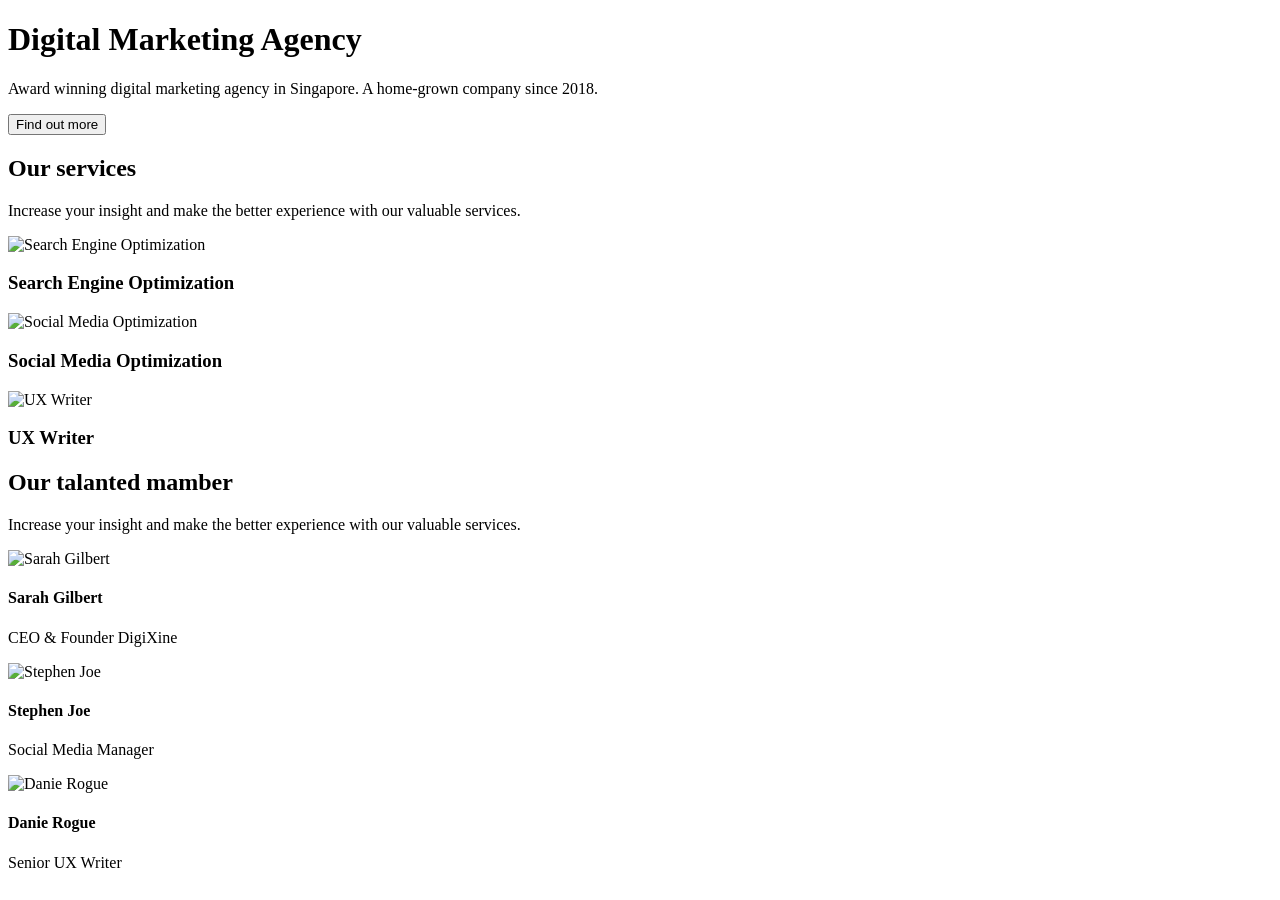
==== commit 6a007274: "Update index.html" ====
--- a/index.html
+++ b/index.html
@@ -1,79 +1,74 @@
 <!DOCTYPE html>
 <html lang="en">
 <head>
-    <meta charset="UTF-8">
-    <meta name="viewport" content="width=device-width, initial-scale=1.0">
-    <title>Klassy Cafe</title>
-    <link rel="stylesheet" href="css/reset.css">
-    <link rel="stylesheet" href="css/style.css">
+  <meta charset="UTF-8">
+  <meta name="viewport" content="width=device-width, initial-scale=1.0">
+  <title>Landing Page</title>
+  <link rel="stylesheet" href="styles/main.css">
 </head>
 <body>
-<header class="header">
-    <div class="header__container">
-        <a class="header__logo" href="#">Klassy Cafe</a>
-        <nav class="header__nav">
-            <a href="#" class="header__link">Home</a>
-            <a href="#about" class="header__link">About</a>
-            <a href="#menu" class="header__link">Menu</a>
-            <a href="#chefs" class="header__link">Chefs</a>
-            <a href="#reservation" class="header__link">Contact Us</a>
-        </nav>
+  <!-- Header -->
+  <header class="header">
+    <div class="container">
+      <h1 class="header_title">Digital Marketing Agency</h1>
+      <p class="header_text">Award winning digital marketing agency in Singapore. A home-grown company since 2018.</p>
+      <button class="header_button">Find out more</button>
     </div>
-</header>
-
-<main>
-<section class="hero">
-    <div class="hero__content">
-        <h1 class="hero__title">Klassy Cafe</h1>
-        <p class="hero__text">THE BEST EXPERIENCE</p>
-        <a class="hero__button" href="#reservation">Make A Reservation</a>
+  </header>
+  <!-- Services -->
+  <section class="services">
+    <div class="container">
+      <div class="block">
+        <h2 class="block_title">Our services</h2>
+        <p class="block_text">Increase your insight and make the better experience with our valuable services.</p>
+      </div>
+      <div class="services_items">
+        <div class="services_item">
+          <img class="services_img" src="img/play-list-search.svg" alt="Search Engine Optimization">
+          <h3 class="services_title">Search Engine Optimization</h3>
+        </div>
+        <div class="services_item">
+          <img class="services_img" src="img/instagram.svg" alt="Social Media Optimization">
+          <h3 class="services_title">Social Media Optimization</h3>
+        </div>
+        <div class="services_item">
+          <img class="services_img" src="img/pen.svg" alt="UX Writer">
+          <h3 class="services_title">UX Writer</h3>
+        </div>
+      </div>
     </div>
-</section>
-
-<section class="about" id="about">
-    <div class="about__container">
-        <h2 class="section-title">We Leave A Delicious Memory For You</h2>
-        <p class="about__text">Klassy Cafe is one of the best restaurant HTML templates with Bootstrap v4.5.2. This template is designed for restaurant businesses.</p>
-        <div class="about__images">
-            <img src="img/about-thumb-01.jpg" alt="Cafe">
-            <img src="img/about-thumb-02.jpg" alt="Food">
-            <img src="img/about-thumb-03.jpg" alt="Restaurant">
+  </section>
+  <!-- Team -->
+  <section class="team">
+    <div class="container">
+      <div class="block">
+        <h2 class="block_title">Our talanted mamber</h2>
+        <p class="block_text">Increase your insight and make the better experience with our valuable services.</p>
+      </div>
+      <div class="team_items">
+        <div class="team_item">
+          <img class="team_img" src="img/team1.png" alt="Sarah Gilbert">
+          <div class="team_block">
+            <h4 class="team_title">Sarah Gilbert</h4>
+            <p class="team_text">CEO & Founder DigiXine</p>
+          </div> 
         </div>
+        <div class="team_item">
+          <img class="team_img" src="img/team2.png" alt="Stephen Joe">
+          <div class="team_block">
+            <h4 class="team_title">Stephen Joe</h4>
+            <p class="team_text">Social Media Manager</p>
+          </div> 
+        </div>
+        <div class="team_item">
+          <img class="team_img" src="img/team3.png" alt="Danie Rogue">
+          <div class="team_block">
+            <h4 class="team_title">Danie Rogue</h4>
+            <p class="team_text">Senior UX Writer</p>
+          </div> 
+        </div>
+      </div>
     </div>
-</section>
-
-<section class="menu" id="menu">
-    <h2 class="section-title">Our selection of cakes with quality taste</h2>
-    <div class="menu__list">
-        <article class="menu__item"><h3>Chocolate Cake</h3><p>Lorem ipsum dolor sit amet, consectetur adipiscing elit.</p></article>
-        <article class="menu__item"><h3>Klassy Pancake</h3><p>Lorem ipsum dolor sit amet, consectetur adipiscing elit.</p></article>
-        <article class="menu__item"><h3>Tall Klassy Bread</h3><p>Lorem ipsum dolor sit amet, consectetur adipiscing elit.</p></article>
-        <article class="menu__item"><h3>Blueberry CheeseCake</h3><p>Lorem ipsum dolor sit amet, consectetur adipiscing elit.</p></article>
-    </div>
-</section>
-
-<section class="chefs" id="chefs">
-    <h2 class="section-title">Our Chefs</h2>
-    <div class="chefs__list">
-        <div class="chefs__card"><h3>Chef John</h3><p>Professional Chef</p></div>
-        <div class="chefs__card"><h3>Chef Mary</h3><p>Pastry Chef</p></div>
-        <div class="chefs__card"><h3>Chef David</h3><p>Kitchen Master</p></div>
-    </div>
-</section>
-
-<section class="reservation" id="reservation">
-    <h2 class="section-title">Here You Can Make A Reservation Or Just walkin to our cafe</h2>
-    <form class="reservation__form">
-        <input type="text" placeholder="Your Name">
-        <input type="email" placeholder="Your Email">
-        <input type="text" placeholder="Phone Number">
-        <button type="submit">Make A Reservation</button>
-    </form>
-</section>
-</main>
-
-<footer class="footer">
-    <p>Copyright © 2021 Klassy Cafe Co.</p>
-</footer>
+  </section>
 </body>
 </html>
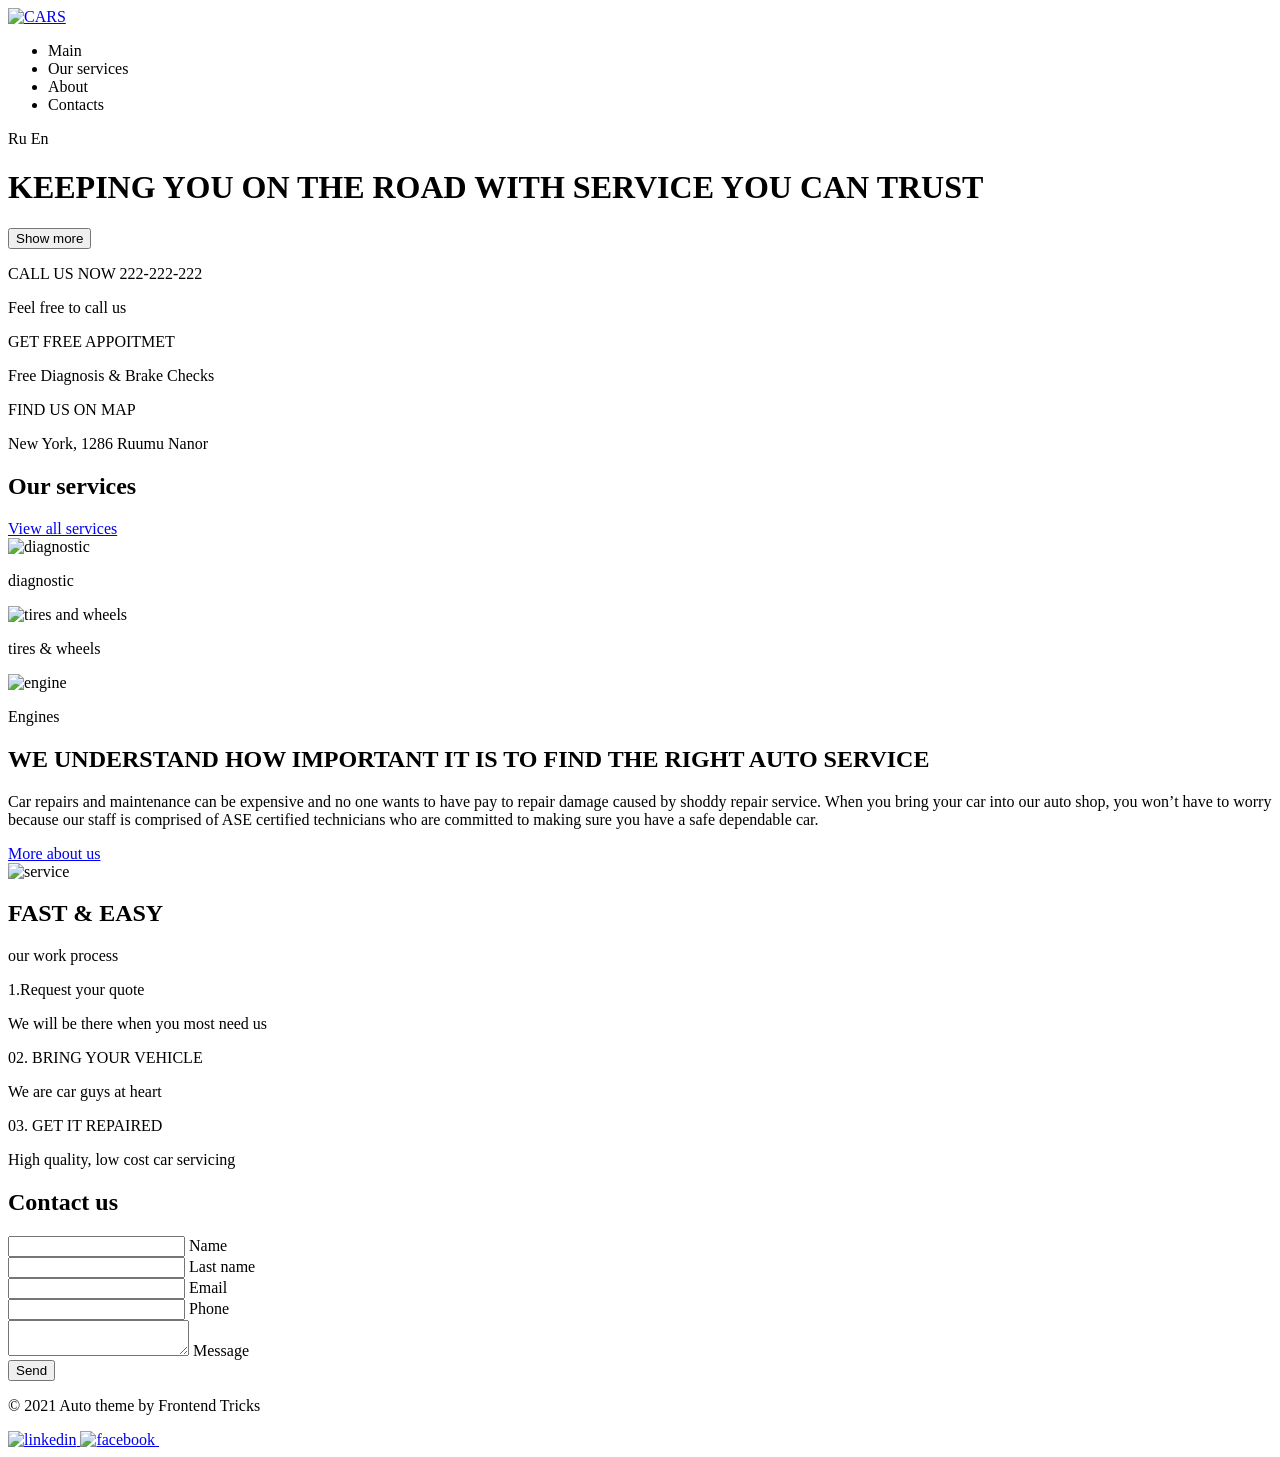
==== commit 1cf1c371: "Update index.html" ====
--- a/index.html
+++ b/index.html
@@ -1,74 +1,174 @@
 <!DOCTYPE html>
 <html lang="en">
-<head>
-  <meta charset="UTF-8">
-  <meta name="viewport" content="width=device-width, initial-scale=1.0">
-  <title>Landing Page</title>
-  <link rel="stylesheet" href="styles/main.css">
-</head>
-<body>
-  <!-- Header -->
-  <header class="header">
-    <div class="container">
-      <h1 class="header_title">Digital Marketing Agency</h1>
-      <p class="header_text">Award winning digital marketing agency in Singapore. A home-grown company since 2018.</p>
-      <button class="header_button">Find out more</button>
-    </div>
-  </header>
-  <!-- Services -->
-  <section class="services">
-    <div class="container">
-      <div class="block">
-        <h2 class="block_title">Our services</h2>
-        <p class="block_text">Increase your insight and make the better experience with our valuable services.</p>
+  <head>
+    <meta charset="UTF-8" />
+    <meta http-equiv="X-UA-Compatible" content="IE=edge" />
+    <meta name="viewport" content="width=device-width, initial-scale=1.0" />
+    <title>CARS</title>
+    <link rel="preconnect" href="https://fonts.googleapis.com" />
+    <link rel="preconnect" href="https://fonts.gstatic.com" crossorigin />
+    <link
+      href="https://fonts.googleapis.com/css2?family=Poppins:wght@400;500;600;700;900&display=swap"
+      rel="stylesheet"
+    />
+    <link rel="stylesheet" href="./style.css" />
+  </head>
+  <body>
+    <header class="header container">
+      <div class="header__logo">
+        <a href="#">
+          <img src="./images/logo.svg" alt="CARS" />
+        </a>
       </div>
-      <div class="services_items">
-        <div class="services_item">
-          <img class="services_img" src="img/play-list-search.svg" alt="Search Engine Optimization">
-          <h3 class="services_title">Search Engine Optimization</h3>
+      <nav class="nav">
+        <ul>
+          <li class="nav__link_active">Main</li>
+          <li>Our services</li>
+          <li>About</li>
+          <li>Contacts</li>
+        </ul>
+      </nav>
+      <div class="header__lng">
+        <span class="header__lng_active">Ru</span>
+        <span>En</span>
+      </div>
+    </header>
+    <main>
+      <div class="intro">
+        <div class="container">
+          <h1>KEEPING YOU ON THE ROAD WITH SERVICE YOU CAN TRUST</h1>
+          <button>Show more</button>
         </div>
-        <div class="services_item">
-          <img class="services_img" src="img/instagram.svg" alt="Social Media Optimization">
-          <h3 class="services_title">Social Media Optimization</h3>
-        </div>
-        <div class="services_item">
-          <img class="services_img" src="img/pen.svg" alt="UX Writer">
-          <h3 class="services_title">UX Writer</h3>
+        <div class="intro__blocks">
+          <div class="intro__block">
+            <p>CALL US NOW 222-222-222</p>
+            <span>Feel free to call us</span>
+          </div>
+          <div class="intro__block intro__block-calendar">
+            <p>GET FREE APPOITMET</p>
+            <span>Free Diagnosis & Brake Checks</span>
+          </div>
+          <div class="intro__block intro__block-location">
+            <p>FIND US ON MAP</p>
+            <span>New York, 1286 Ruumu Nanor</span>
+          </div>
         </div>
       </div>
-    </div>
-  </section>
-  <!-- Team -->
-  <section class="team">
-    <div class="container">
-      <div class="block">
-        <h2 class="block_title">Our talanted mamber</h2>
-        <p class="block_text">Increase your insight and make the better experience with our valuable services.</p>
-      </div>
-      <div class="team_items">
-        <div class="team_item">
-          <img class="team_img" src="img/team1.png" alt="Sarah Gilbert">
-          <div class="team_block">
-            <h4 class="team_title">Sarah Gilbert</h4>
-            <p class="team_text">CEO & Founder DigiXine</p>
-          </div> 
-        </div>
-        <div class="team_item">
-          <img class="team_img" src="img/team2.png" alt="Stephen Joe">
-          <div class="team_block">
-            <h4 class="team_title">Stephen Joe</h4>
-            <p class="team_text">Social Media Manager</p>
-          </div> 
-        </div>
-        <div class="team_item">
-          <img class="team_img" src="img/team3.png" alt="Danie Rogue">
-          <div class="team_block">
-            <h4 class="team_title">Danie Rogue</h4>
-            <p class="team_text">Senior UX Writer</p>
-          </div> 
+      <div class="services container">
+        <h2>Our services</h2>
+        <a href="#">View all services</a>
+        <div class="services__blocks">
+          <div class="service__block">
+            <img src="./images/diagnostic.png" alt="diagnostic" />
+            <div class="overlay"></div>
+            <p>diagnostic</p>
+          </div>
+          <div class="service__block">
+            <img src="./images/tires.png" alt="tires and wheels" />
+            <div class="overlay"></div>
+            <p>tires & wheels</p>
+          </div>
+          <div class="service__block">
+            <img src="./images/engine.png" alt="engine" />
+            <div class="overlay"></div>
+            <p>Engines</p>
+          </div>
         </div>
       </div>
-    </div>
-  </section>
-</body>
+      <div class="about">
+        <div class="about__inner container">
+          <div class="about__info">
+            <h2>
+              WE UNDERSTAND HOW IMPORTANT IT IS TO FIND THE RIGHT AUTO SERVICE
+            </h2>
+            <p>
+              Car repairs and maintenance can be expensive and no one wants to
+              have pay to repair damage caused by shoddy repair service. When
+              you bring your car into our auto shop, you won’t have to worry
+              because our staff is comprised of ASE certified technicians who
+              are committed to making sure you have a safe dependable car.
+            </p>
+            <a href="#">More about us</a>
+          </div>
+          <div class="about__img">
+            <img src="./images/service.png" alt="service" />
+          </div>
+        </div>
+      </div>
+      <div class="process container">
+        <h2>FAST & EASY</h2>
+        <p>our work process</p>
+        <div class="process__blocks">
+          <div class="process_block">
+            <p>1.Request your quote</p>
+            <span>We will be there when you most need us </span>
+          </div>
+          <div class="process_block">
+            <p>02. BRING YOUR VEHICLE</p>
+            <span>We are car guys at heart </span>
+          </div>
+          <div class="process_block">
+            <p>03. GET IT REPAIRED</p>
+            <span>High quality, low cost car servicing </span>
+          </div>
+        </div>
+      </div>
+      <div class="contacts">
+        <div class="container">
+          <h2 class="contacts__title">Contact us</h2>
+          <form class="contacts__form" action="">
+            <div class="form__row">
+              <div class="form__group">
+                <input type="text" class="input" placeholder=" " />
+                <label for="" class="label"> Name </label>
+              </div>
+              <div class="form__group">
+                <input type="text" class="input" placeholder=" " />
+                <label for="" class="label"> Last name </label>
+              </div>
+            </div>
+            <div class="form__row">
+              <div class="form__group">
+                <input type="email" class="input" placeholder=" " />
+                <label for="" class="label"> Email </label>
+              </div>
+              <div class="form__group">
+                <input type="tel" class="input" placeholder=" " />
+                <label for="" class="label"> Phone </label>
+              </div>
+            </div>
+            <div class="form__row">
+              <div class="form__group">
+                <textarea class="textarea" placeholder=" " name=""></textarea>
+                <label for="" class="label"> Message </label>
+              </div>
+            </div>
+            <button class="btn text-upper" type="submit">Send</button>
+          </form>
+        </div>
+      </div>
+    </main>
+    <footer class="footer">
+      <div class="container">
+        <div class="footer__wrapper">
+          <p class="copyright">© 2021 Auto theme by Frontend Tricks</p>
+          <div class="footer__soc">
+            <a href="#" class="footer__soc-link">
+              <img src="./images/linkedin.svg" alt="linkedin" />
+            </a>
+            <a href="#" class="footer__soc-link">
+              <img src="./images/facebook.svg" alt="facebook" />
+            </a>
+            <a
+              href="https://instagram.com"
+              target="_blank"
+              class="footer__soc-link"
+            >
+              <img src="./images/facebook.svg" alt="" />
+            </a>
+          </div>
+        </div>
+      </div>
+    </footer>
+  </body>
 </html>
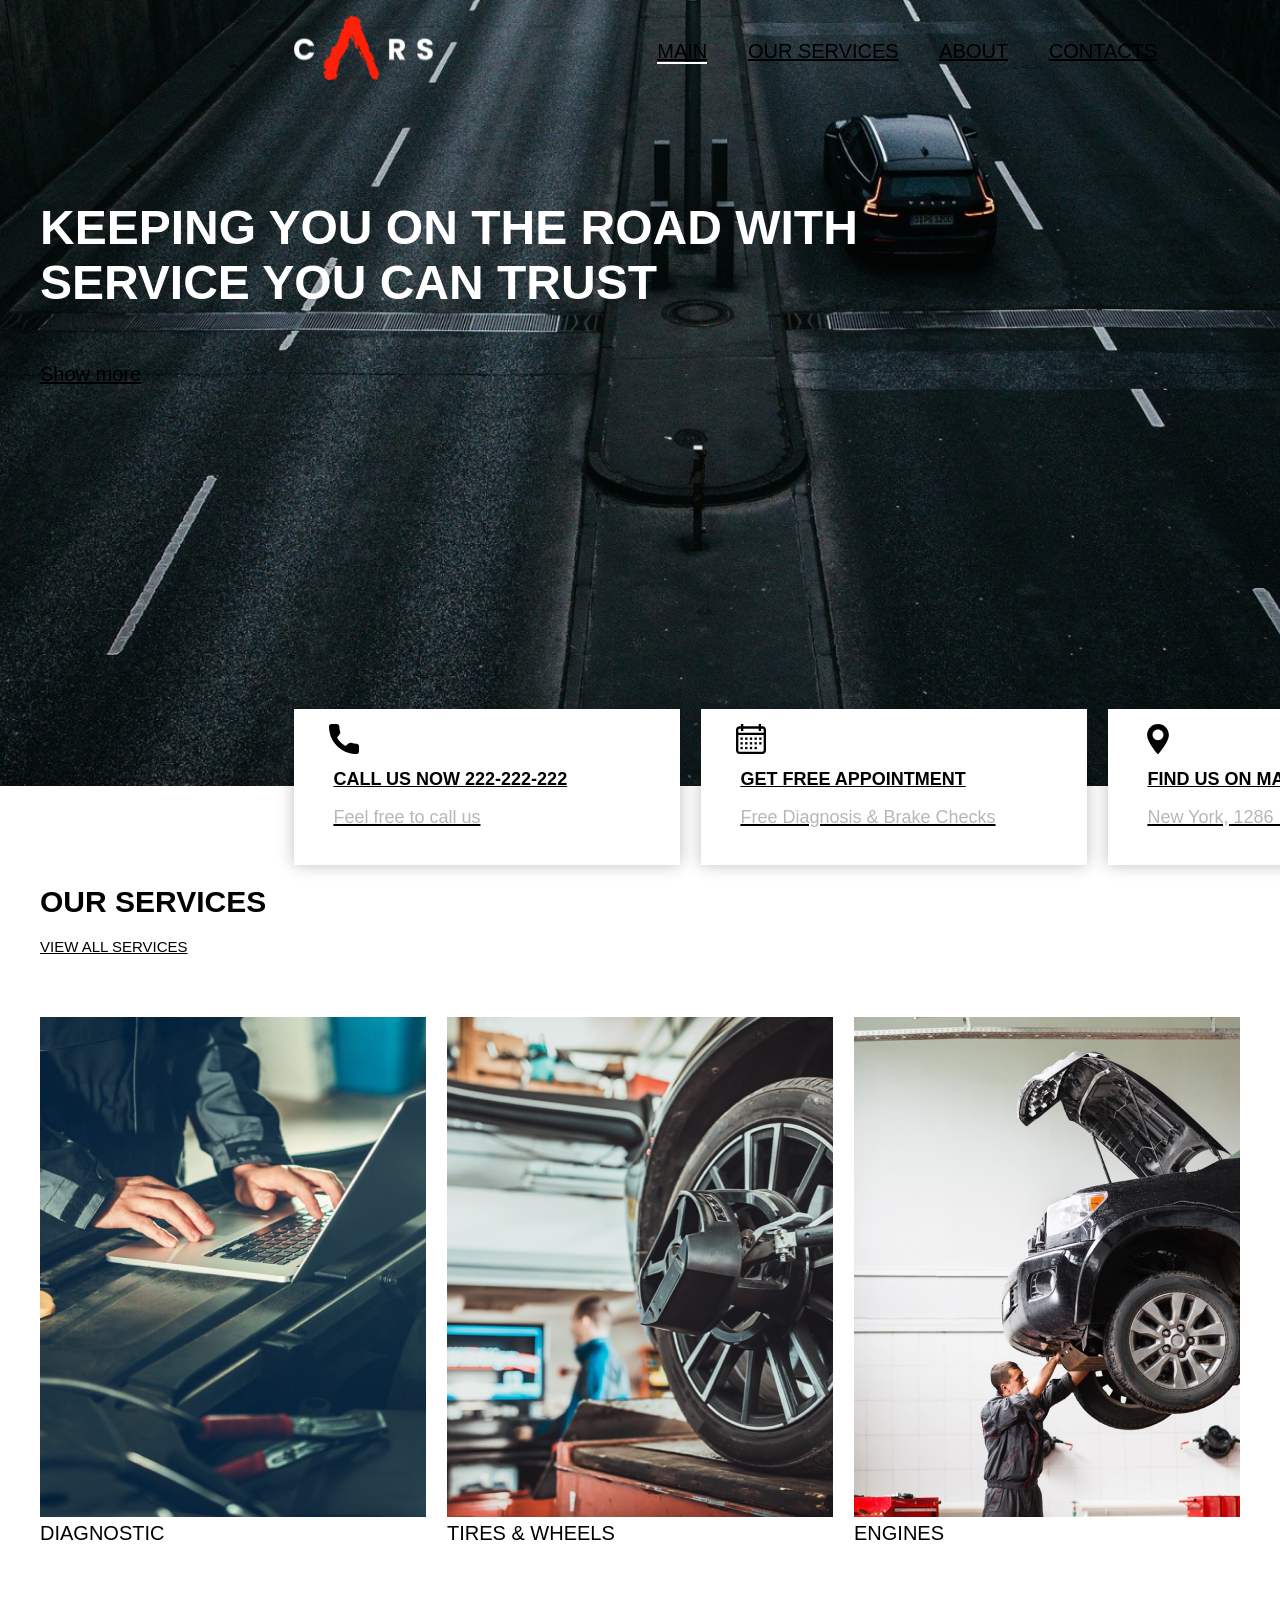
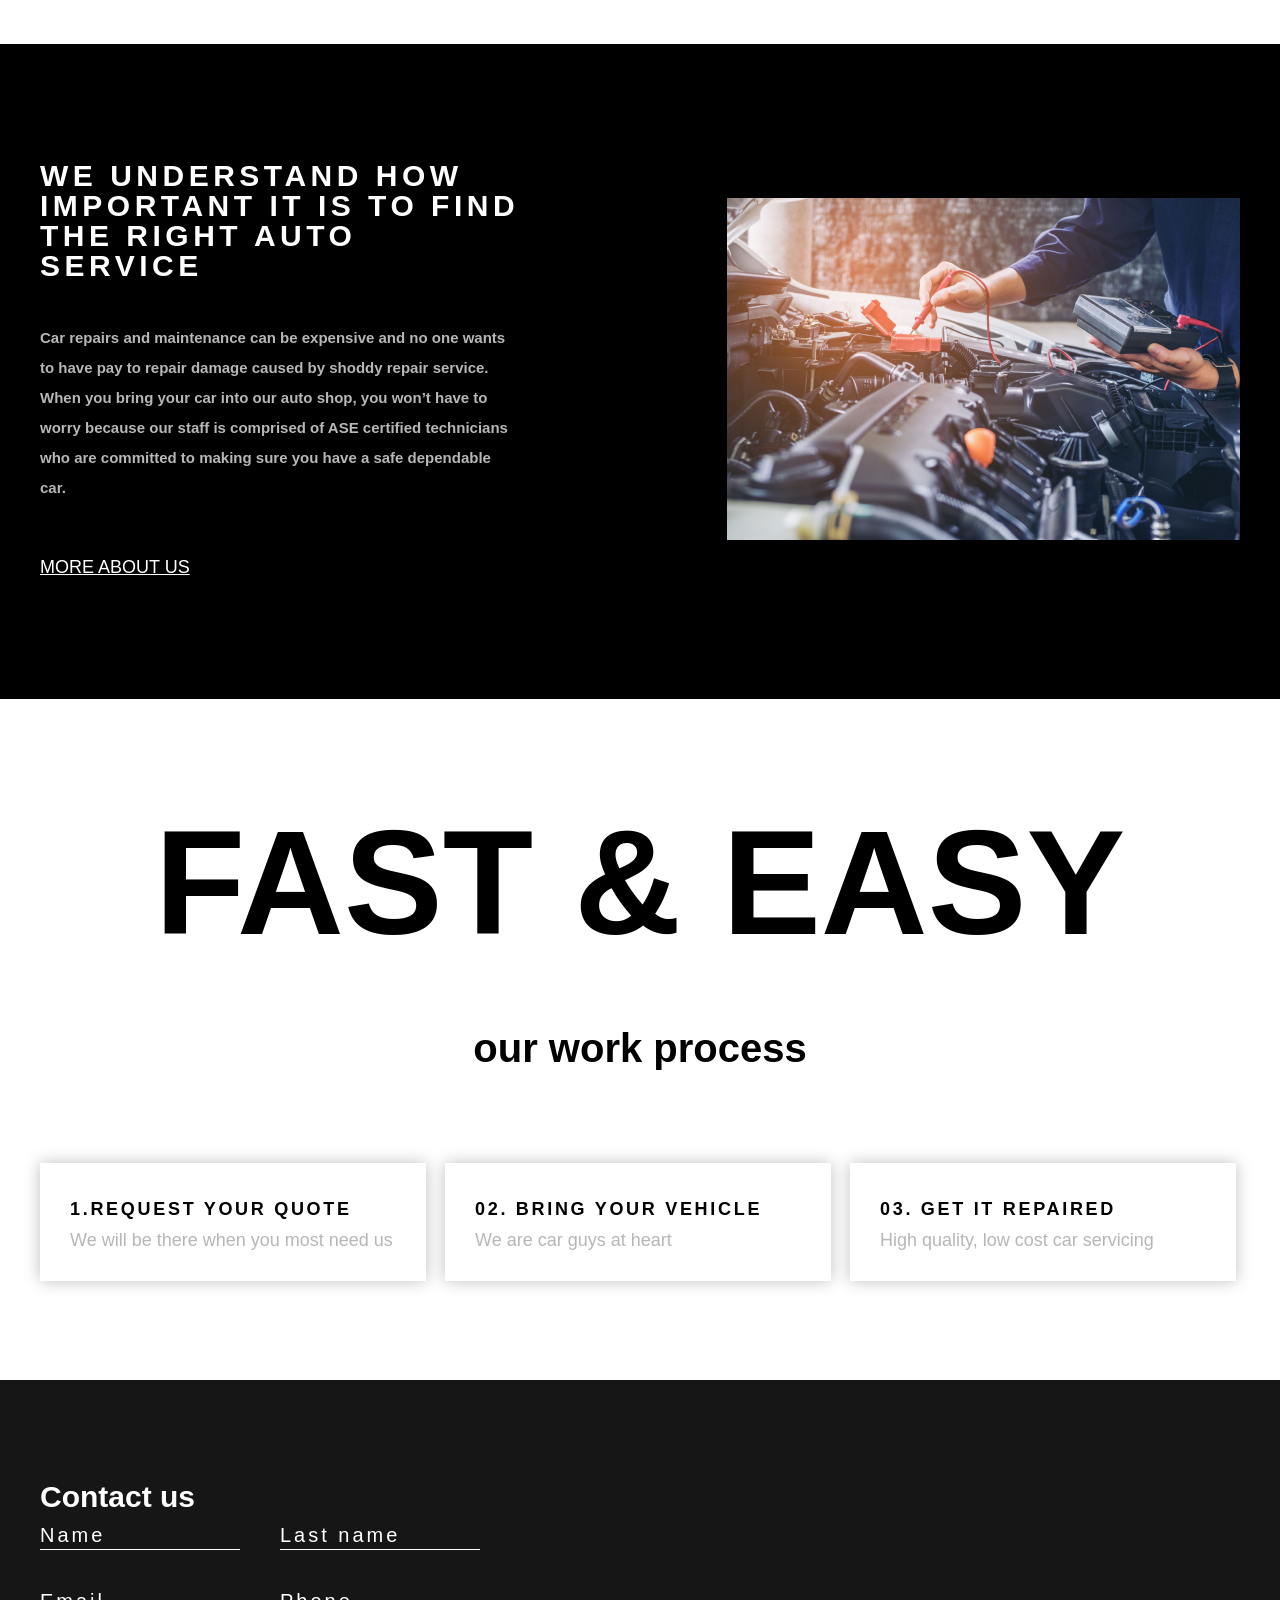
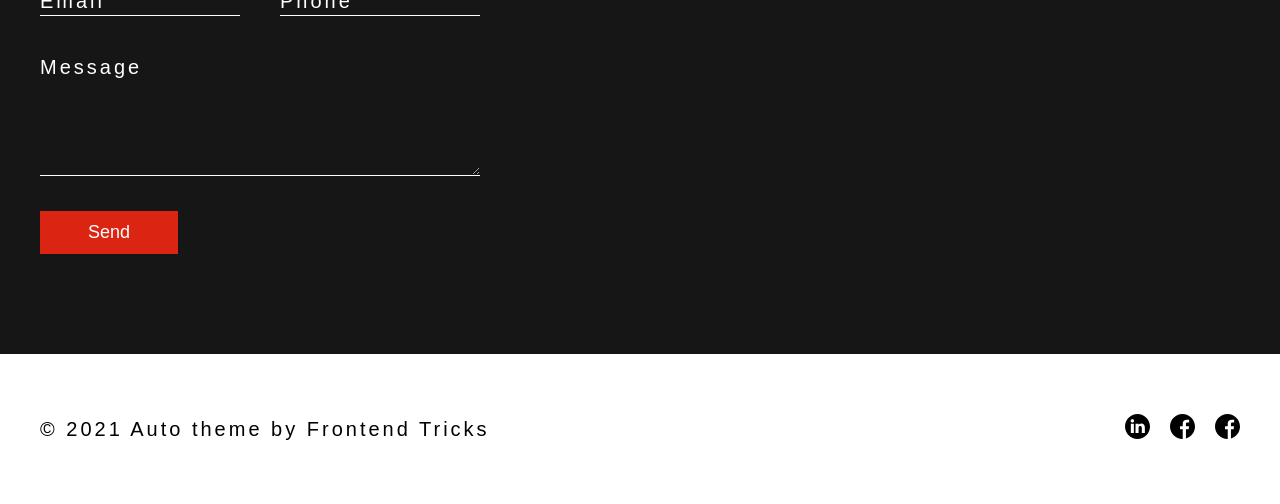
==== commit d6cff9a0: "Update index.html" ====
--- a/index.html
+++ b/index.html
@@ -16,16 +16,16 @@
   <body>
     <header class="header container">
       <div class="header__logo">
-        <a href="#">
+        <a href="#main">
           <img src="./images/logo.svg" alt="CARS" />
         </a>
       </div>
       <nav class="nav">
         <ul>
-          <li class="nav__link_active">Main</li>
-          <li>Our services</li>
-          <li>About</li>
-          <li>Contacts</li>
+          <li><a class="nav__link_active" href="#main">Main</a></li>
+          <li><a href="#services">Our services</a></li>
+          <li><a href="#about">About</a></li>
+          <li><a href="#contacts">Contacts</a></li>
         </ul>
       </nav>
       <div class="header__lng">
@@ -34,29 +34,33 @@
       </div>
     </header>
     <main>
-      <div class="intro">
+      <div class="intro" id="main">
         <div class="container">
           <h1>KEEPING YOU ON THE ROAD WITH SERVICE YOU CAN TRUST</h1>
-          <button>Show more</button>
+          <a class="show-more" href="#services">Show more</a>
         </div>
         <div class="intro__blocks">
-          <div class="intro__block">
+          <a class="intro__block" href="tel:222222222">
             <p>CALL US NOW 222-222-222</p>
             <span>Feel free to call us</span>
-          </div>
-          <div class="intro__block intro__block-calendar">
-            <p>GET FREE APPOITMET</p>
-            <span>Free Diagnosis & Brake Checks</span>
-          </div>
-          <div class="intro__block intro__block-location">
+          </a>
+          <a class="intro__block intro__block-calendar" href="#contacts">
+            <p>GET FREE APPOINTMENT</p>
+            <span>Free Diagnosis &amp; Brake Checks</span>
+          </a>
+          <a
+            class="intro__block intro__block-location"
+            href="https://www.google.com/maps/search/?api=1&query=New+York"
+            target="_blank"
+          >
             <p>FIND US ON MAP</p>
             <span>New York, 1286 Ruumu Nanor</span>
-          </div>
-        </div>
-      </div>
-      <div class="services container">
+          </a>
+        </div>
+      </div>
+      <div class="services container" id="services">
         <h2>Our services</h2>
-        <a href="#">View all services</a>
+        <a href="#services">View all services</a>
         <div class="services__blocks">
           <div class="service__block">
             <img src="./images/diagnostic.png" alt="diagnostic" />
@@ -66,7 +70,7 @@
           <div class="service__block">
             <img src="./images/tires.png" alt="tires and wheels" />
             <div class="overlay"></div>
-            <p>tires & wheels</p>
+            <p>tires &amp; wheels</p>
           </div>
           <div class="service__block">
             <img src="./images/engine.png" alt="engine" />
@@ -75,7 +79,7 @@
           </div>
         </div>
       </div>
-      <div class="about">
+      <div class="about" id="about">
         <div class="about__inner container">
           <div class="about__info">
             <h2>
@@ -88,7 +92,7 @@
               because our staff is comprised of ASE certified technicians who
               are committed to making sure you have a safe dependable car.
             </p>
-            <a href="#">More about us</a>
+            <a href="#about">More about us</a>
           </div>
           <div class="about__img">
             <img src="./images/service.png" alt="service" />
@@ -96,54 +100,78 @@
         </div>
       </div>
       <div class="process container">
-        <h2>FAST & EASY</h2>
+        <h2>FAST &amp; EASY</h2>
         <p>our work process</p>
         <div class="process__blocks">
           <div class="process_block">
             <p>1.Request your quote</p>
-            <span>We will be there when you most need us </span>
+            <span>We will be there when you most need us</span>
           </div>
           <div class="process_block">
             <p>02. BRING YOUR VEHICLE</p>
-            <span>We are car guys at heart </span>
+            <span>We are car guys at heart</span>
           </div>
           <div class="process_block">
             <p>03. GET IT REPAIRED</p>
-            <span>High quality, low cost car servicing </span>
-          </div>
-        </div>
-      </div>
-      <div class="contacts">
+            <span>High quality, low cost car servicing</span>
+          </div>
+        </div>
+      </div>
+      <div class="contacts" id="contacts">
         <div class="container">
           <h2 class="contacts__title">Contact us</h2>
-          <form class="contacts__form" action="">
+          <form class="contacts__form" action="#">
             <div class="form__row">
               <div class="form__group">
-                <input type="text" class="input" placeholder=" " />
-                <label for="" class="label"> Name </label>
-              </div>
-              <div class="form__group">
-                <input type="text" class="input" placeholder=" " />
-                <label for="" class="label"> Last name </label>
+                <input
+                  type="text"
+                  class="input"
+                  id="name"
+                  placeholder=" "
+                />
+                <label for="name" class="label">Name</label>
+              </div>
+              <div class="form__group">
+                <input
+                  type="text"
+                  class="input"
+                  id="lastname"
+                  placeholder=" "
+                />
+                <label for="lastname" class="label">Last name</label>
               </div>
             </div>
             <div class="form__row">
               <div class="form__group">
-                <input type="email" class="input" placeholder=" " />
-                <label for="" class="label"> Email </label>
-              </div>
-              <div class="form__group">
-                <input type="tel" class="input" placeholder=" " />
-                <label for="" class="label"> Phone </label>
+                <input
+                  type="email"
+                  class="input"
+                  id="email"
+                  placeholder=" "
+                />
+                <label for="email" class="label">Email</label>
+              </div>
+              <div class="form__group">
+                <input
+                  type="tel"
+                  class="input"
+                  id="phone"
+                  placeholder=" "
+                />
+                <label for="phone" class="label">Phone</label>
               </div>
             </div>
             <div class="form__row">
               <div class="form__group">
-                <textarea class="textarea" placeholder=" " name=""></textarea>
-                <label for="" class="label"> Message </label>
+                <textarea
+                  class="textarea"
+                  id="message"
+                  placeholder=" "
+                ></textarea>
+                <label for="message" class="label">Message</label>
               </div>
             </div>
-            <button class="btn text-upper" type="submit">Send</button>
+            <button class="btn text-upper" type="button">Send</button>
           </form>
         </div>
       </div>
@@ -153,18 +181,26 @@
         <div class="footer__wrapper">
           <p class="copyright">© 2021 Auto theme by Frontend Tricks</p>
           <div class="footer__soc">
-            <a href="#" class="footer__soc-link">
+            <a
+              href="https://www.linkedin.com/"
+              target="_blank"
+              class="footer__soc-link"
+            >
               <img src="./images/linkedin.svg" alt="linkedin" />
             </a>
-            <a href="#" class="footer__soc-link">
+            <a
+              href="https://www.facebook.com/"
+              target="_blank"
+              class="footer__soc-link"
+            >
               <img src="./images/facebook.svg" alt="facebook" />
             </a>
             <a
-              href="https://instagram.com"
+              href="https://www.instagram.com/"
               target="_blank"
               class="footer__soc-link"
             >
-              <img src="./images/facebook.svg" alt="" />
+              <img src="./images/facebook.svg" alt="instagram" />
             </a>
           </div>
         </div>
--- a/style.css
+++ b/style.css
@@ -0,0 +1,551 @@
+* {
+  font-family: "Poppins", sans-serif;
+  color: black;
+  font-size: 20px;
+  font-weight: 400;
+  box-sizing: border-box;
+  margin: 0;
+  padding: 0;
+  border: none;
+}
+
+.container {
+  max-width: 1200px;
+  width: 100%;
+  margin: 0 auto;
+}
+
+.header {
+  display: flex;
+  justify-content: space-between;
+  align-items: center;
+  position: absolute;
+  top: 16px;
+  left: 23%;
+  z-index: 2;
+}
+
+.header ul li {
+  display: inline-block;
+  list-style: none;
+  text-transform: uppercase;
+  font-weight: 600;
+  font-size: 15px;
+  margin-right: 35px;
+  color: white;
+}
+
+.nav__link_active {
+  border-bottom: 2px solid white;
+}
+
+.header__lng {
+  text-transform: uppercase;
+}
+
+.header__lng span {
+  color: white;
+  margin-right: 8px;
+}
+
+.header__lng_active {
+  color: #b7b7b7 !important;
+}
+
+.intro {
+  background-image: url("./images/background-image.jpg");
+  background-repeat: no-repeat;
+  background-size: cover;
+  background-position: center;
+  padding: 200px 0 400px 0;
+  position: relative;
+}
+
+.intro h1 {
+  font-weight: 700;
+  font-size: 48px;
+  color: white;
+  width: 70%;
+  margin-bottom: 53px;
+}
+
+.intro button {
+  background: #db2512;
+  padding: 11px 48px;
+  font-size: 18px;
+  color: white;
+}
+
+.intro__blocks {
+  display: flex;
+  gap: 21px;
+  position: absolute;
+  bottom: -10%;
+  left: 23%;
+}
+
+.intro__block {
+  background: #ffffff;
+  box-shadow: 0px 0px 15px rgba(0, 0, 0, 0.25);
+  padding: 39px 48px 37px 39px;
+  min-width: 386px;
+  position: relative;
+}
+
+.intro__block p {
+  font-weight: 700;
+  font-size: 18px;
+  margin: 21px 0 15px 0;
+}
+
+.intro__block span {
+  font-weight: 400;
+  font-size: 18px;
+  color: #b7b7b7;
+}
+
+.intro__block::before {
+  content: "";
+  background-image: url(./images/phone.svg);
+  background-repeat: no-repeat;
+  width: 30px;
+  height: 30px;
+  position: absolute;
+  top: 10%;
+  left: 9%;
+}
+
+.intro__block-calendar::before {
+  content: "";
+  background-image: url(./images/calendar.svg);
+}
+
+.intro__block-location::before {
+  content: "";
+  background-image: url(./images/location.svg);
+}
+
+.services {
+  text-transform: uppercase;
+  margin: 99px auto;
+}
+
+.services h2 {
+  font-weight: 700;
+  font-size: 30px;
+  margin-bottom: 15px;
+}
+
+.services a {
+  font-weight: 400;
+  font-size: 15px;
+}
+
+.services__blocks {
+  display: flex;
+  justify-content: space-between;
+  gap: 20px;
+  margin-top: 60px;
+}
+
+.service__block {
+  position: relative;
+}
+
+.overlay {
+  background: rgba(0, 0, 0, 0.7);
+  position: absolute;
+  width: 100%;
+  height: 93%;
+  top: 0;
+  left: 0;
+  display: none;
+}
+
+.service__block:hover .overlay {
+  display: block;
+}
+
+.service__block:hover::before {
+  content: url("./images/plus.png");
+  width: 100px;
+  height: 100px;
+  position: absolute;
+  top: 50%;
+  left: 50%;
+  transform: translate(-50%, -50%);
+  z-index: 2;
+}
+
+.service__block:hover::after {
+  content: "ANNUAL CHECKUPS FROM YOUR PHYSICIAN KEEP YOU IN GOOD HEALTH";
+  width: 55%;
+  height: auto;
+  position: absolute;
+  top: 65%;
+  left: 10%;
+  z-index: 2;
+  color: white;
+}
+
+.about {
+  background-color: black;
+}
+
+.about__inner {
+  display: flex;
+  justify-content: space-between;
+  align-items: center;
+  padding: 117px 0;
+}
+
+.about__info {
+  line-height: 150%;
+}
+
+.about__info h2 {
+  color: white !important;
+  font-weight: 700;
+  font-size: 30px;
+  /* or 45px */
+  width: 70%;
+  letter-spacing: 0.15em;
+  margin-bottom: 42px;
+}
+
+.about__info p {
+  color: #b7b7b7;
+  font-weight: 600;
+  font-size: 15px;
+  width: 70%;
+  margin-bottom: 48px;
+}
+
+.about__info a {
+  font-weight: 500;
+  font-size: 18px;
+  color: white;
+  text-transform: uppercase;
+}
+
+.process {
+  padding: 99px 0;
+  text-align: center;
+}
+
+.process h2 {
+  font-weight: 900;
+  font-size: 148px;
+  margin-bottom: 58px;
+}
+
+.process p {
+  font-weight: 600;
+  font-size: 40px;
+}
+
+.process__blocks {
+  display: flex;
+  gap: 19px;
+  margin-top: 92px;
+}
+
+.process_block {
+  background: #ffffff;
+  box-shadow: 0px 0px 15px rgba(0, 0, 0, 0.25);
+  line-height: 150%;
+  padding: 31px 24px 26px 30px;
+  min-width: 386px;
+  text-align: left;
+}
+
+.process_block p {
+  font-weight: 700;
+  font-size: 18px;
+  letter-spacing: 0.15em;
+  text-transform: uppercase;
+}
+
+.process_block span {
+  font-weight: 400;
+  font-size: 18px;
+  color: #b7b7b7;
+}
+
+.contacts {
+  padding: 100px 0;
+  background-color: #171616;
+}
+
+.contacts button {
+  background: #db2512;
+  padding: 11px 48px;
+  font-size: 18px;
+  color: white;
+}
+
+.contacts__title {
+  font-weight: 700;
+  font-size: 30px;
+  color: white;
+}
+
+.contacts .block__title {
+  margin-bottom: 40px;
+}
+
+.contacts__form {
+  max-width: 440px;
+}
+
+.form__row {
+  margin: 0 -20px;
+  display: flex;
+}
+
+.form__group {
+  margin-bottom: 30px;
+  padding: 0 20px;
+  flex: 1;
+  position: relative;
+}
+
+.input {
+  width: 100%;
+  padding: 9px 0;
+  outline: 0;
+  border: 0;
+  color: #fff;
+  font-family: inherit;
+  font-size: 15px;
+  border-bottom: 1px solid #fff;
+  background-color: transparent;
+}
+
+.input:focus + .label {
+  transform: translateY(-15px);
+  font-size: 12px;
+}
+
+.input:not(:placeholder-shown) + .label {
+  transform: translateY(-15px);
+  font-size: 12px;
+}
+
+.label {
+  letter-spacing: 0.15em;
+  color: #fff;
+  position: absolute;
+  top: 10px;
+  left: 20px;
+  pointer-events: none;
+  transition: all 0.2s ease;
+}
+
+.textarea {
+  min-height: 130px;
+  width: 100%;
+  padding: 9px 0;
+  resize: vertical;
+  outline: 0;
+  border: 0;
+  color: #fff;
+  font-family: inherit;
+  font-size: 15px;
+  border-bottom: 1px solid #fff;
+  background-color: transparent;
+}
+
+.textarea:focus + .label {
+  transform: translateY(-15px);
+  font-size: 12px;
+}
+
+.textarea:not(:placeholder-shown) + .label {
+  transform: translateY(-15px);
+  font-size: 12px;
+}
+
+.footer__wrapper {
+  height: 150px;
+  display: flex;
+  align-items: center;
+  justify-content: space-between;
+}
+
+.copyright {
+  letter-spacing: 0.15em;
+}
+
+.footer__soc {
+  display: flex;
+}
+
+.footer__soc-link {
+  margin-right: 20px;
+  text-decoration: none;
+}
+
+.footer__soc-link:last-child {
+  margin-right: 0;
+}
+
+.footer__soc-link img {
+  height: 25px;
+}
+
+/* Адаптация для телефонов */
+@media (max-width: 768px) {
+  .container {
+    width: 100%;
+    padding-left: 15px;
+    padding-right: 15px;
+  }
+
+  .header {
+    position: absolute;
+    left: 0;
+    top: 15px;
+    width: 100%;
+    padding: 0 15px;
+    flex-wrap: wrap;
+  }
+
+  .header ul li {
+    font-size: 10px;
+    margin-right: 8px;
+  }
+
+  .header__logo img {
+    max-width: 80px;
+  }
+
+  .intro {
+    padding: 150px 0 250px;
+    background-position: center;
+  }
+
+  .intro h1 {
+    width: 100%;
+    font-size: 30px;
+    line-height: 1.3;
+    margin-bottom: 30px;
+  }
+
+  .intro__blocks {
+    left: 15px;
+    right: 15px;
+    bottom: -180px;
+    flex-direction: column;
+    gap: 10px;
+  }
+
+  .intro__block {
+    min-width: 0;
+    width: 100%;
+    padding: 20px 15px 15px 45px;
+  }
+
+  .intro__block p {
+    font-size: 13px;
+    margin: 5px 0 8px;
+  }
+
+  .intro__block span {
+    font-size: 12px;
+  }
+
+  .services {
+    margin: 220px auto 60px;
+  }
+
+  .services h2 {
+    font-size: 25px;
+  }
+
+  .services__blocks {
+    flex-direction: column;
+    gap: 25px;
+    margin-top: 30px;
+  }
+
+  .service__block {
+    width: 100%;
+  }
+
+  .service__block img {
+    width: 100%;
+    height: auto;
+    display: block;
+  }
+
+  .about__inner {
+    flex-direction: column;
+    padding: 50px 15px;
+    gap: 30px;
+  }
+
+  .about__info h2,
+  .about__info p {
+    width: 100%;
+  }
+
+  .about__info h2 {
+    font-size: 24px;
+    margin-bottom: 20px;
+  }
+
+  .about__img img {
+    max-width: 100%;
+    height: auto;
+  }
+
+  .process {
+    padding: 50px 15px;
+  }
+
+  .process h2 {
+    font-size: 48px;
+    margin-bottom: 20px;
+  }
+
+  .process p {
+    font-size: 25px;
+  }
+
+  .process__blocks {
+    flex-direction: column;
+    margin-top: 35px;
+  }
+
+  .process_block {
+    min-width: 0;
+    width: 100%;
+  }
+
+  .form__row {
+    margin: 0;
+    flex-direction: column;
+  }
+
+  .form__group {
+    padding: 0;
+  }
+
+  .label {
+    left: 0;
+  }
+
+  .footer__wrapper {
+    height: auto;
+    min-height: 120px;
+    padding: 20px 15px;
+    gap: 20px;
+    flex-wrap: wrap;
+  }
+
+  .copyright {
+    font-size: 12px;
+  }
+}
+
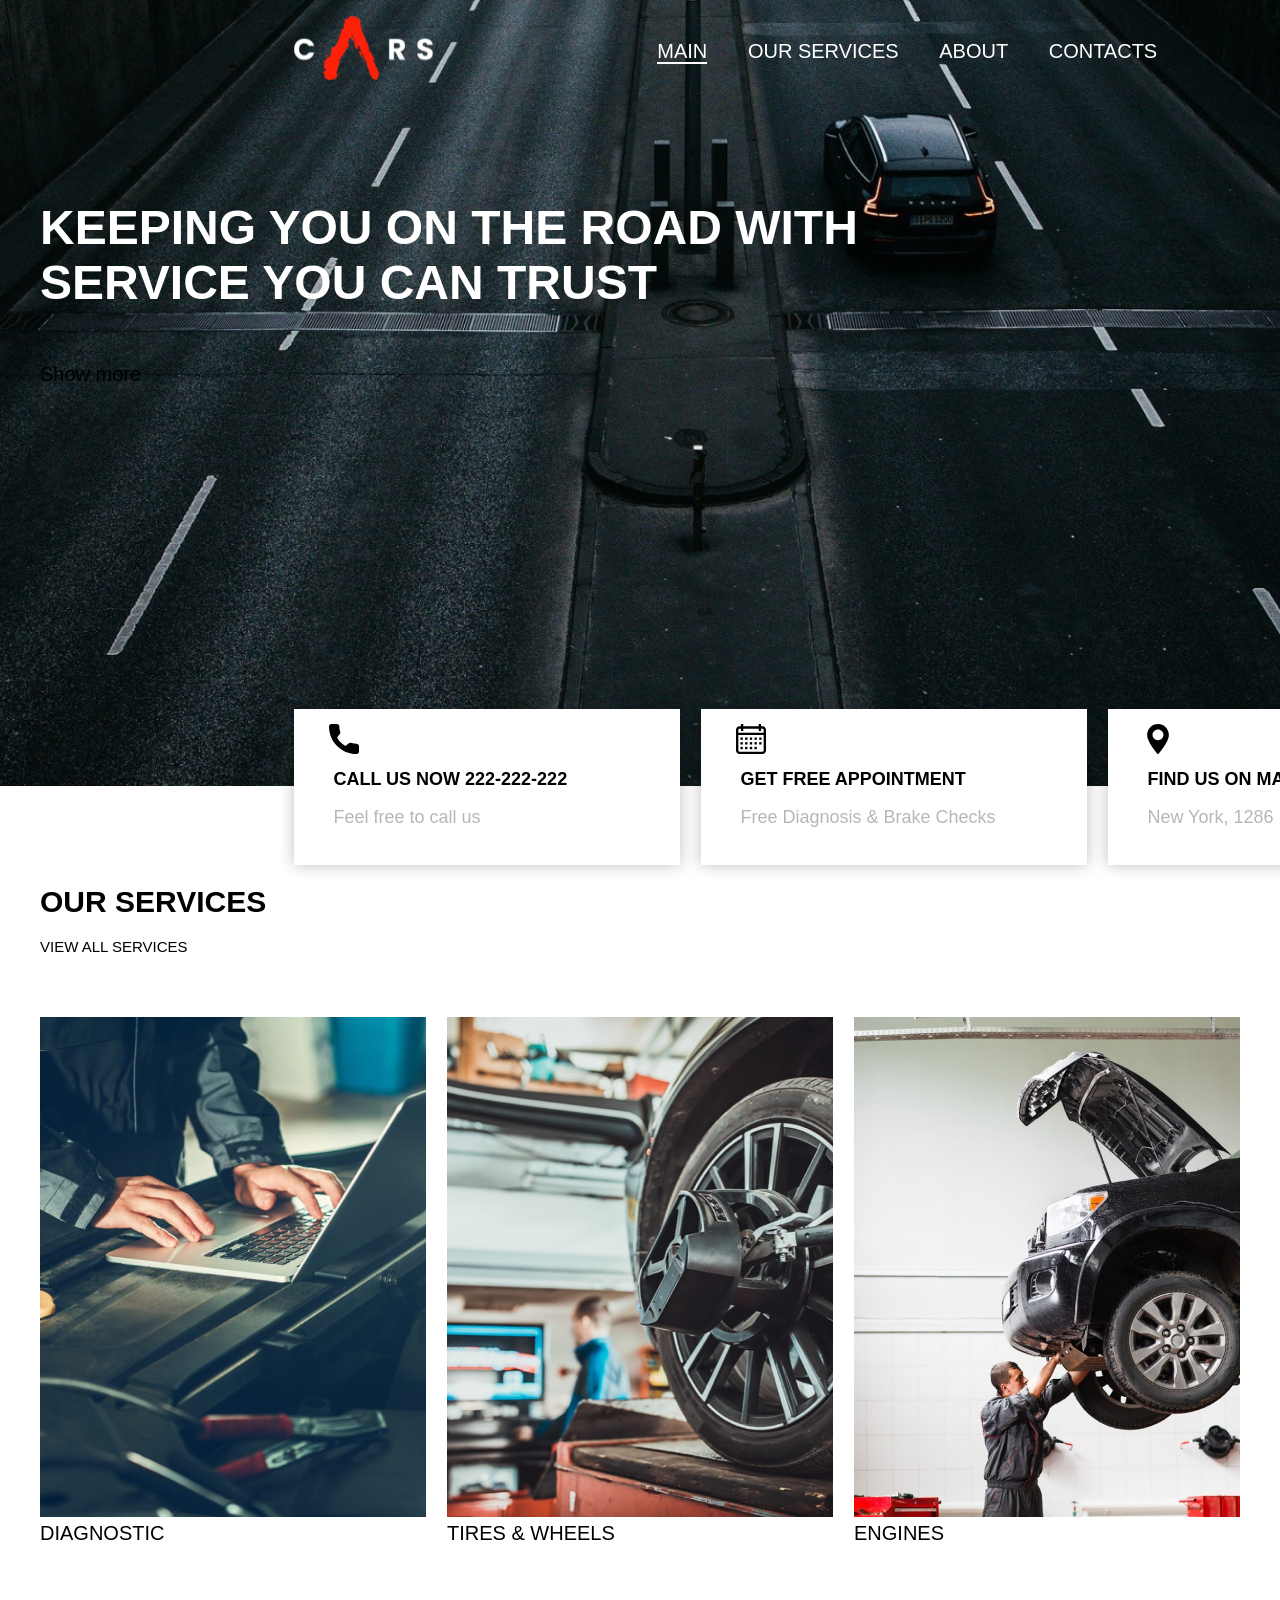
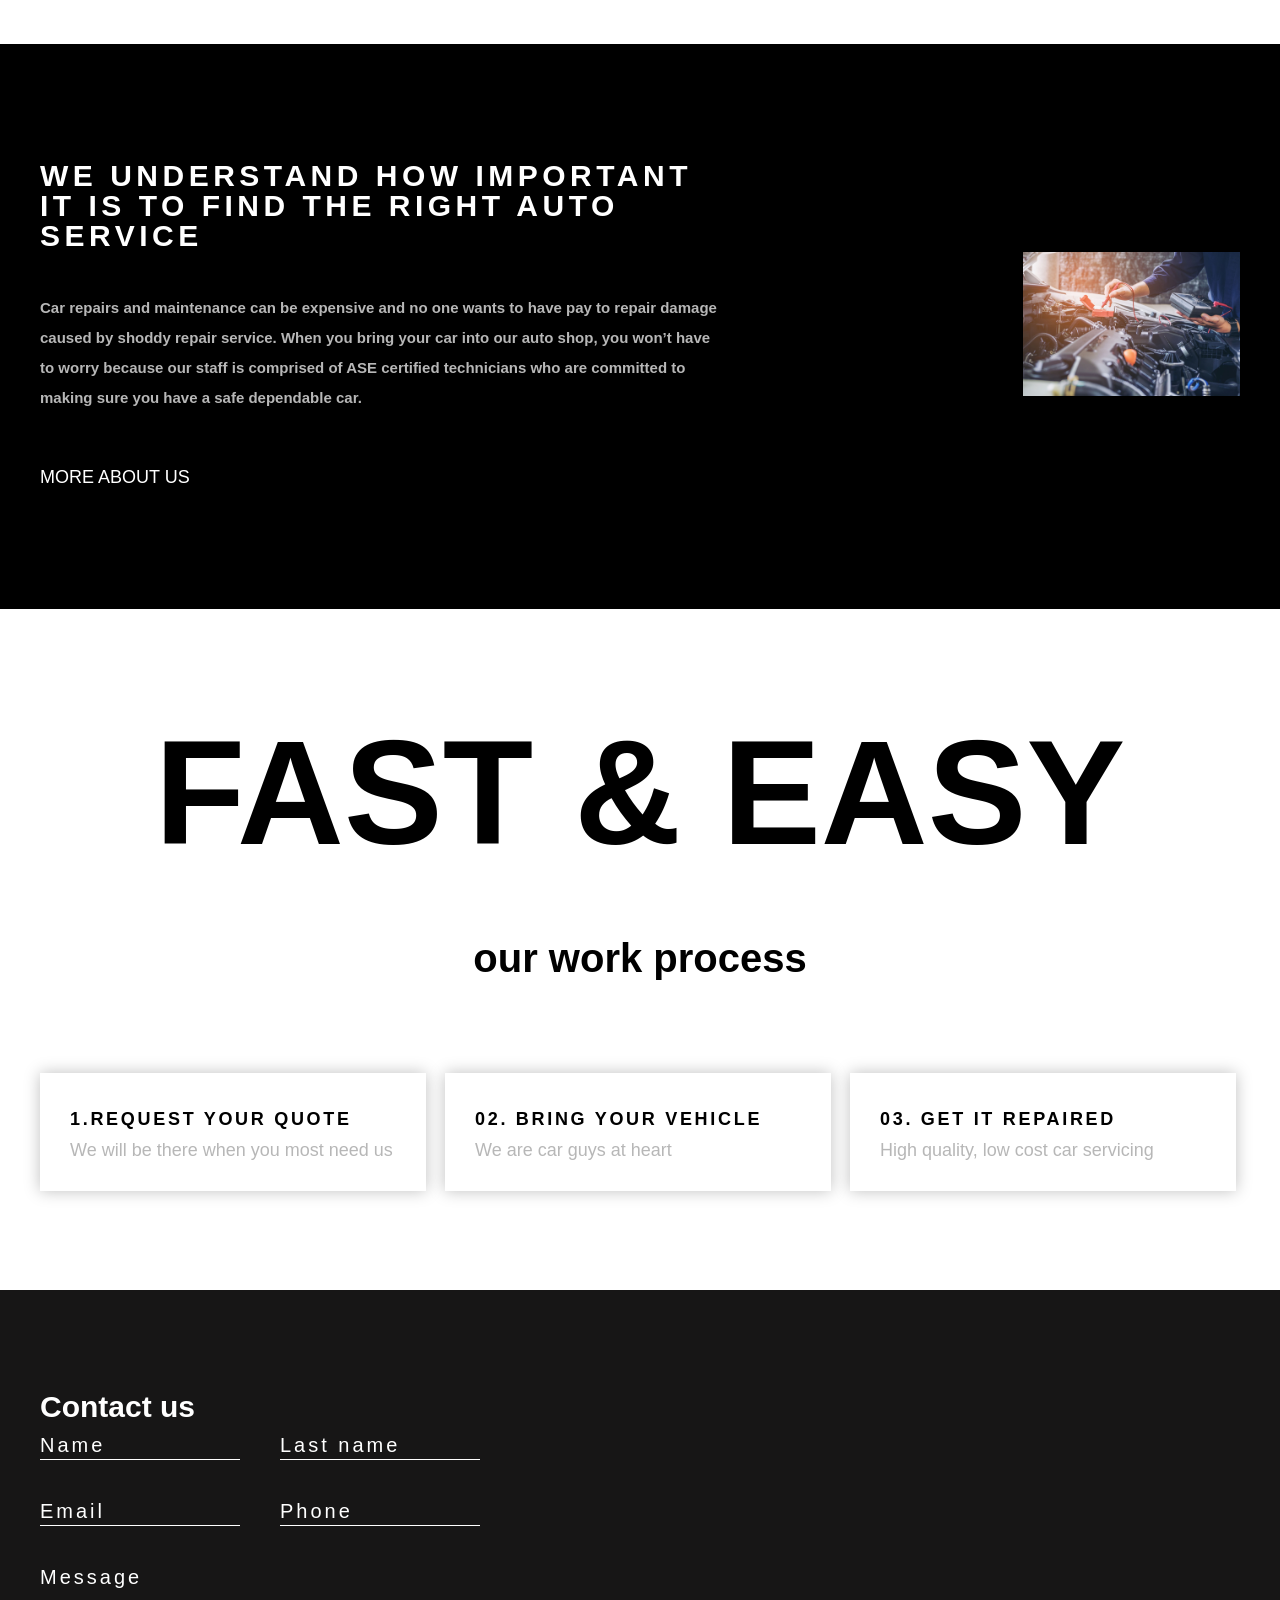
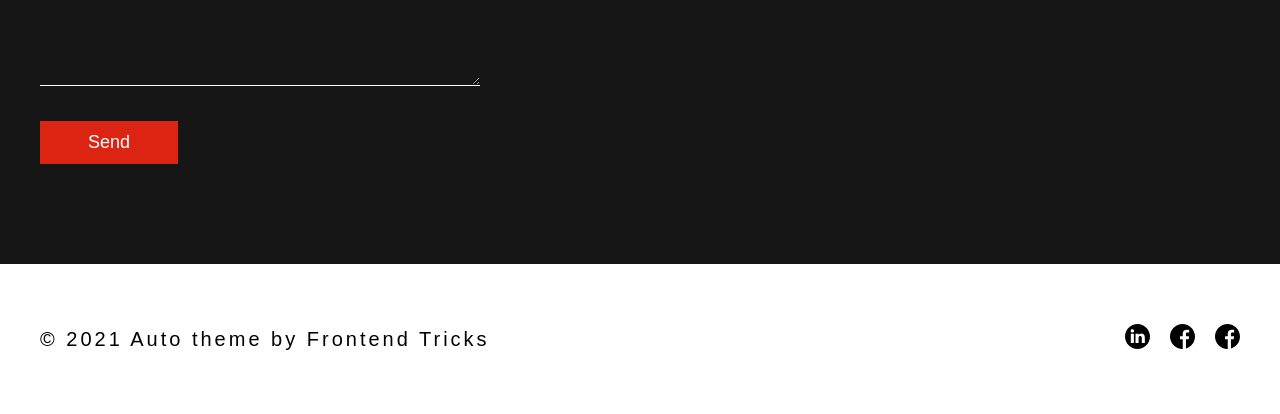
==== commit 50309265: "Update index.html" ====
--- a/index.html
+++ b/index.html
@@ -11,6 +11,7 @@
       href="https://fonts.googleapis.com/css2?family=Poppins:wght@400;500;600;700;900&display=swap"
       rel="stylesheet"
     />
+    <link rel="stylesheet" href="./reset.css" />
     <link rel="stylesheet" href="./style.css" />
   </head>
   <body>
